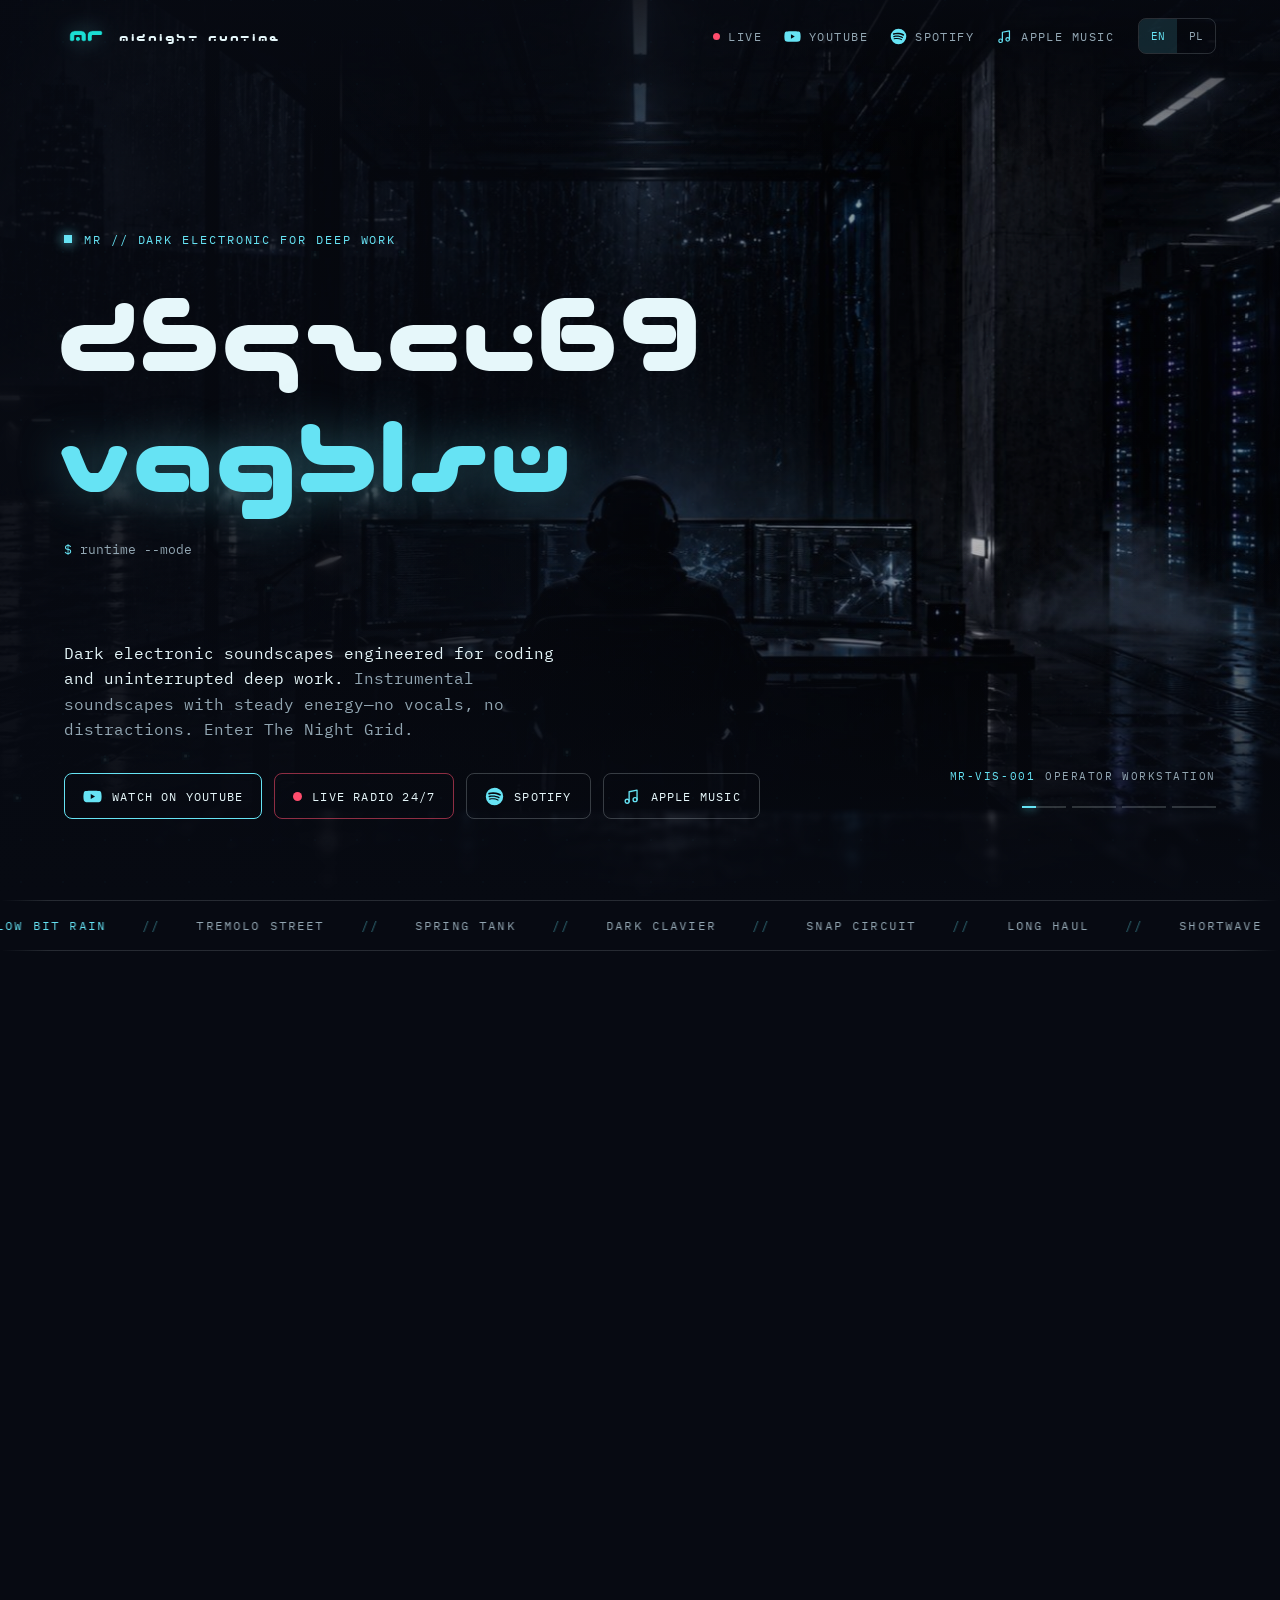
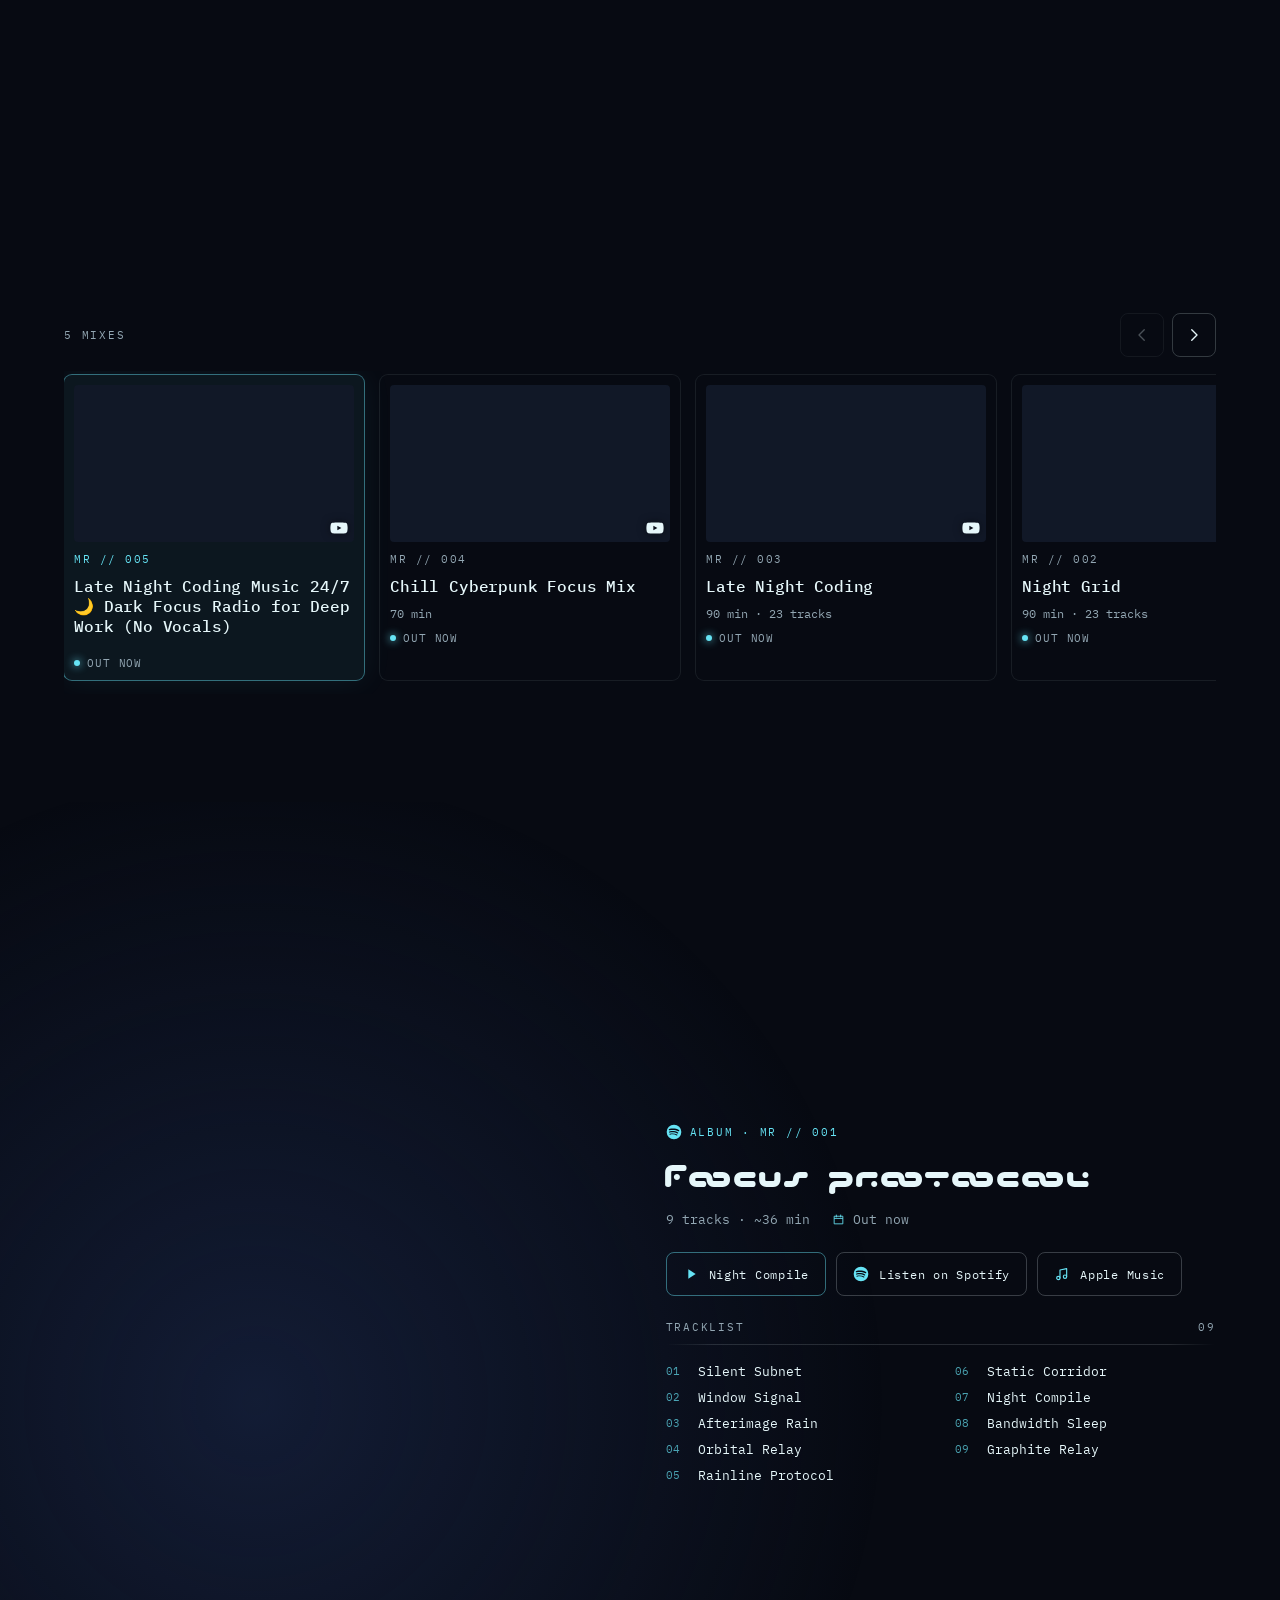
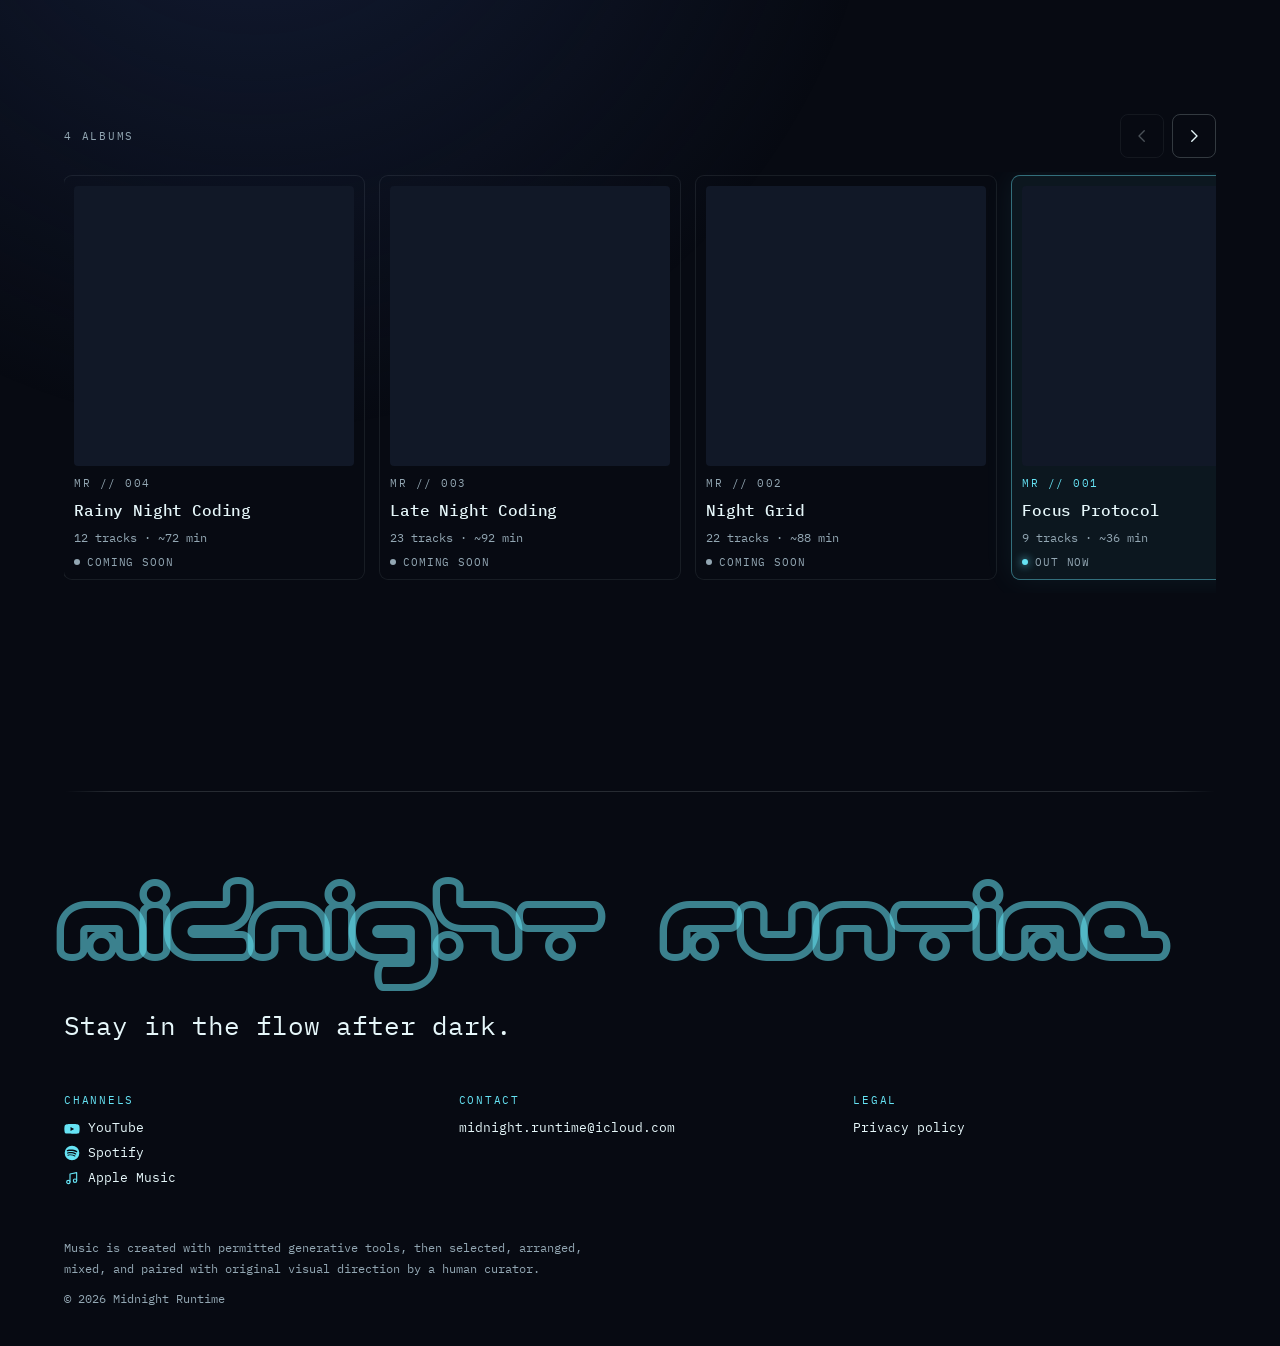
==== index.html @ 5f49a502 "Update stylesheet and script version in index.html" ====
<!doctype html>
<html lang="en">
<head>
<meta charset="utf-8">
<meta name="viewport" content="width=device-width, initial-scale=1">
<title>Midnight Runtime — Stay in the flow after dark</title>
<meta name="description" content="Dark electronic soundscapes engineered for coding and uninterrupted deep work. Long mixes on YouTube, albums on Spotify.">
<meta name="theme-color" content="#070A12">
<meta http-equiv="Content-Security-Policy" content="default-src 'self'; script-src 'self'; style-src 'self'; img-src 'self' data:; media-src 'self'; font-src 'self'; connect-src 'self'; frame-src https://www.youtube-nocookie.com; object-src 'none'; base-uri 'self'; form-action 'none'; upgrade-insecure-requests">
<meta name="referrer" content="strict-origin-when-cross-origin">
<link rel="canonical" href="https://midnightruntime.pl/">
<meta property="og:type" content="website">
<meta property="og:site_name" content="Midnight Runtime">
<meta property="og:title" content="Midnight Runtime — Stay in the flow after dark">
<meta property="og:description" content="Dark electronic soundscapes engineered for coding and uninterrupted deep work.">
<meta property="og:url" content="https://midnightruntime.pl/">
<meta property="og:image" content="https://midnightruntime.pl/assets/img/og-image.jpg">
<meta property="og:image:width" content="1200">
<meta property="og:image:height" content="630">
<meta name="twitter:card" content="summary_large_image">
<meta name="twitter:title" content="Midnight Runtime">
<meta name="twitter:description" content="Stay in the flow after dark.">
<meta name="twitter:image" content="https://midnightruntime.pl/assets/img/og-image.jpg">
<link rel="icon" type="image/png" sizes="32x32" href="assets/icons/icon-32.png">
<link rel="apple-touch-icon" href="assets/icons/icon-180.png">
<link rel="manifest" href="manifest.webmanifest">
<link rel="preload" href="assets/fonts/Hybrid_b.woff2" as="font" type="font/woff2" crossorigin>
<link rel="stylesheet" href="assets/styles.css?v=20261002">
<script src="assets/app.js?v=20261002" defer></script>
</head>
<body>
<svg class="sr" width="0" height="0" aria-hidden="true">
  <symbol id="i-yt" viewBox="0 0 24 24"><path fill-rule="evenodd" d="M23 7.2a3 3 0 0 0-2.1-2.1C19 4.6 12 4.6 12 4.6s-7 0-8.9.5A3 3 0 0 0 1 7.2 31 31 0 0 0 .5 12 31 31 0 0 0 1 16.8a3 3 0 0 0 2.1 2.1c1.9.5 8.9.5 8.9.5s7 0 8.9-.5a3 3 0 0 0 2.1-2.1 31 31 0 0 0 .5-4.8 31 31 0 0 0-.5-4.8zM9.8 15.1V8.9l5.4 3.1z"/></symbol>
  <symbol id="i-sp" viewBox="0 0 24 24"><path fill-rule="evenodd" d="M12 1a11 11 0 1 0 0 22 11 11 0 0 0 0-22zm5 15.9a.7.7 0 0 1-1 .2c-2.7-1.6-6-2-10-1.1a.7.7 0 1 1-.3-1.4c4.3-1 8-.5 11 1.3.3.2.4.7.2 1zm1.3-3a.9.9 0 0 1-1.2.3c-3-1.9-7.7-2.4-11.3-1.3a.9.9 0 1 1-.5-1.7c4.1-1.2 9.2-.6 12.7 1.5.4.3.5.8.3 1.2zm.1-3.1C14.8 8.6 8.9 8.4 5.5 9.4a1 1 0 1 1-.6-2c3.9-1.2 10.4-1 14.5 1.5a1 1 0 0 1-1 1.9z"/></symbol>
  <symbol id="i-ap" viewBox="0 0 24 24"><path fill="none" stroke="currentColor" stroke-width="1.7" stroke-linecap="round" stroke-linejoin="round" d="M9 18V6l10-2v12"/><circle cx="6.5" cy="18" r="2.5" fill="none" stroke="currentColor" stroke-width="1.7"/><circle cx="16.5" cy="16" r="2.5" fill="none" stroke="currentColor" stroke-width="1.7"/></symbol>
  <symbol id="i-play" viewBox="0 0 24 24"><path d="M8 5v14l11-7z"/></symbol>
  <symbol id="i-pause" viewBox="0 0 24 24"><path d="M7 5h4v14H7zm6 0h4v14h-4z"/></symbol>
  <symbol id="i-cal" viewBox="0 0 24 24"><path fill="none" stroke="currentColor" stroke-width="1.6" d="M4 6h16v14H4zM4 10h16M8 3v5M16 3v5"/></symbol>
  <symbol id="i-wave" viewBox="0 0 24 24"><path fill="none" stroke="currentColor" stroke-width="1.6" stroke-linecap="round" d="M3 12h1M7 8v8M11 5v14M15 9v6M19 7v10M22 12h-1"/></symbol>
  <symbol id="i-prev" viewBox="0 0 24 24"><path fill="none" stroke="currentColor" stroke-width="1.8" stroke-linecap="round" stroke-linejoin="round" d="M15 5l-7 7 7 7"/></symbol>
  <symbol id="i-next" viewBox="0 0 24 24"><path fill="none" stroke="currentColor" stroke-width="1.8" stroke-linecap="round" stroke-linejoin="round" d="M9 5l7 7-7 7"/></symbol>
  <symbol id="i-x" viewBox="0 0 24 24"><path fill="none" stroke="currentColor" stroke-width="1.8" stroke-linecap="round" d="M6 6l12 12M18 6L6 18"/></symbol>
</svg>
<a class="skip" href="#mixes" data-i18n="skip">Skip to content</a>

<canvas id="grid" aria-hidden="true"></canvas>
<div id="glow" aria-hidden="true"></div>
<div id="ring" aria-hidden="true"></div>

<nav class="nav" id="nav" aria-label="Main">
  <a class="brand" href="#top" aria-label="Midnight Runtime"><img src="assets/img/logo-mr.png" alt="" width="44" height="44"><span>MIDNIGHT RUNTIME</span></a>
  <div class="spacer"></div>
  <div class="navlinks">
    <a class="nav-live" href="https://www.youtube.com/@Midnight.Runtime/live" target="_blank" rel="noopener"><span class="live-dot" aria-hidden="true"></span><span data-i18n="navLive">Live</span></a> <a href="#mixes"><svg class="ico"><use href="#i-yt"/></svg>YouTube</a>
    <a href="#albums" data-sp><svg class="ico"><use href="#i-sp"/></svg>Spotify</a>
    <a href="#albums" data-ap><svg class="ico"><use href="#i-ap"/></svg>Apple Music</a>
  </div>
  <div class="lang" role="group" aria-label="Language">
    <button type="button" data-lang="en" aria-pressed="true">EN</button>
    <button type="button" data-lang="pl" aria-pressed="false">PL</button>
  </div>
</nav>

<main id="top">
<section class="hero" aria-label="Midnight Runtime">
  <div class="hero-media" id="heroMedia"></div>
  <div class="shade-x"></div><div class="shade-b"></div><div class="shade-t"></div>
  <div class="hero-content" id="heroContent">
    <div class="kicker"><span class="sq"></span><span data-i18n="heroKicker">MR // Dark electronic for deep work</span></div>
    <h1 aria-label="Midnight Runtime"><span id="tA" aria-hidden="true">MIDNIGHT</span><span id="tB" class="b" aria-hidden="true">RUNTIME</span></h1>
    <div class="term" id="term" aria-hidden="true"></div>
    <p class="lead"><span data-i18n="heroLead">Dark electronic soundscapes engineered for coding and uninterrupted deep work.</span> <span class="mu" data-i18n="heroBody">Instrumental soundscapes with steady energy—no vocals, no distractions. Enter The Night Grid.</span></p>
    <div class="ctas">
      <a class="btn pri" href="https://www.youtube.com/@Midnight.Runtime" target="_blank" rel="noopener"><svg class="ico"><use href="#i-yt"/></svg><span data-i18n="ctaYt">Watch on YouTube</span></a> <a class="btn live" href="https://www.youtube.com/@Midnight.Runtime/live" target="_blank" rel="noopener"><span class="live-dot" aria-hidden="true"></span><span data-i18n="ctaLive">Live radio 24/7</span></a>
      <a class="btn" href="#albums" data-sp><svg class="ico"><use href="#i-sp"/></svg>Spotify</a>
      <a class="btn" href="#albums" data-ap><svg class="ico"><use href="#i-ap"/></svg>Apple Music</a>
    </div>
  </div>
  <div class="scene">
    <div class="name"><span class="cy" id="sceneCode">MR-VIS-001</span><span id="sceneName">Operator workstation</span></div>
    <div class="bars" id="sceneBars"></div>
  </div>
</section>

<div class="marquee" aria-hidden="true"><div class="marquee-track" id="marquee"></div></div>

<section class="sec" id="mixes" aria-labelledby="mixesTitle">
  <div class="wrap">
    <div class="sec-kicker" data-reveal><span class="cy">01</span><span class="lbl"><svg class="ico"><use href="#i-yt"/></svg>YouTube</span></div>
    <div class="sec-head">
      <h2 id="mixesTitle" data-reveal data-i18n="mixesTitle">Long mixes for long sessions</h2>
      <a class="btn pri" data-reveal href="https://www.youtube.com/@Midnight.Runtime?sub_confirmation=1" target="_blank" rel="noopener"><svg class="ico"><use href="#i-yt"/></svg><span data-i18n="subscribe">Subscribe</span> · @Midnight.Runtime</a>
    </div>
    <div class="rule" data-reveal="line"></div>
    <div class="feature" data-reveal>
      <div class="player" id="player"></div>
      <div class="mix-meta"><span class="cy" id="mixCode"></span><span class="t" id="mixTitle"></span><a id="mixLink" href="https://www.youtube.com/@Midnight.Runtime/videos" target="_blank" rel="noopener"><svg class="ico"><use href="#i-yt"/></svg>youtube.com</a></div>
    </div>
    <div class="rail-head"><span class="mu" id="mixCount"></span><div class="rail-nav"><button type="button" class="rn" data-rail="mixRail" data-dir="-1" aria-label="Previous"><svg class="ico"><use href="#i-prev"/></svg></button><button type="button" class="rn" data-rail="mixRail" data-dir="1" aria-label="Next"><svg class="ico"><use href="#i-next"/></svg></button></div></div>
    <ul class="rail" id="mixRail" aria-label="Mixes"></ul>
  </div>
</section>

<section class="sec albums" id="albums" aria-labelledby="relTitle">
  <div class="wrap">
    <div class="sec-kicker" data-reveal><span class="cy">02</span><span class="lbl"><svg class="ico"><use href="#i-sp"/></svg><svg class="ico"><use href="#i-ap"/></svg><span data-i18n="relKicker">Spotify &amp; Apple Music</span></span></div>
    <h2 id="relTitle" data-reveal data-i18n="relTitle">Albums from the grid</h2>
    <div class="rule" data-reveal="line"></div>
    <div class="alb-grid">
      <div class="cover-wrap" data-reveal><div class="cover" id="cover"><div class="shine" id="shine"></div></div></div>
      <div class="alb-side">
        <div>
          <div class="alb-kind"><svg class="ico"><use href="#i-sp"/></svg><span id="albKind"></span></div>
          <h3 class="alb-title" id="albTitle"></h3>
          <div class="alb-meta"><span id="albMeta"></span><span class="when"><svg class="ico"><use href="#i-cal"/></svg><span id="albWhen"></span></span><span class="cy" id="albDays"></span></div>
        </div>
        <div class="alb-actions" id="albActions"></div>
        <div>
          <div class="tl-head"><span data-i18n="tracklist">Tracklist</span><span id="albCount"></span></div>
          <div class="tl-line"></div>
          <ol class="tracklist" id="albTracks"></ol>
        </div>
      </div>
    </div>
    <div class="rail-head"><span class="mu" id="albCountAll"></span><div class="rail-nav"><button type="button" class="rn" data-rail="albRail" data-dir="-1" aria-label="Previous"><svg class="ico"><use href="#i-prev"/></svg></button><button type="button" class="rn" data-rail="albRail" data-dir="1" aria-label="Next"><svg class="ico"><use href="#i-next"/></svg></button></div></div>
    <ul class="rail" id="albRail" aria-label="Albums"></ul>
  </div>
</section>

<footer class="foot">
  <div class="top"></div>
  <div class="foot-word" id="footWord" aria-hidden="true">MIDNIGHT RUNTIME</div>
  <p class="tag">Stay in the flow after dark.</p>
  <div class="foot-cols">
    <div>
      <span class="h" data-i18n="channels">Channels</span>
      <a href="https://www.youtube.com/@Midnight.Runtime" target="_blank" rel="noopener"><svg class="ico"><use href="#i-yt"/></svg>YouTube</a>
      <span id="footSpotify" class="soon"><svg class="ico"><use href="#i-sp"/></svg><span>Spotify — <span data-i18n="soon">soon</span></span></span>
      <span id="footApple" hidden></span>
    </div>
    <div>
      <span class="h" data-i18n="contact">Contact</span>
      <a href="mailto:midnight.runtime@icloud.com">midnight.runtime@icloud.com</a>
    </div>
    <div>
      <span class="h" data-i18n="legal">Legal</span>
      <a href="privacy.html" data-i18n="privacy">Privacy policy</a>
    </div>
  </div>
  <p class="fine" data-i18n="disclosure">Music is created with permitted generative tools, then selected, arranged, mixed, and paired with original visual direction by a human curator.</p>
  <p class="copy">© 2026 Midnight Runtime</p>
</footer>
</main>

<div class="mini" id="mini" role="region" aria-label="Now playing" hidden>
  <img id="miniCover" src="assets/covers/focus-protocol.jpg" alt="">
  <button type="button" class="pp" id="miniPP" aria-label="Play / pause"><svg class="ico"><use href="#i-pause"/></svg></button>
  <div class="mid"><div class="row"><span id="miniTitle"></span><span class="mu" id="miniTime">0:00</span></div><div class="bar"><div class="prog" id="miniProg"></div></div></div>
  <canvas id="viz" width="120" height="56" aria-hidden="true"></canvas>
  <button type="button" class="x" id="miniX" aria-label="Close"><svg class="ico"><use href="#i-x"/></svg></button>
</div>
</body>
</html>
---- assets/styles.css ----
/* Midnight Runtime — landing page styles */
@font-face{font-family:'Hybrid';src:url('fonts/Hybrid_b.woff2') format('woff2');font-display:swap}
@font-face{font-family:'Hybrid Outline';src:url('fonts/hybrid_o.woff2') format('woff2');font-display:swap}
@font-face{font-family:'IBM Plex Mono';font-weight:400;font-display:swap;src:url('fonts/plex-400-latin.woff2') format('woff2');unicode-range:U+0000-00FF,U+0131,U+0152-0153,U+02BB-02BC,U+02C6,U+02DA,U+02DC,U+2000-206F,U+20AC,U+2122,U+2191,U+2193,U+2212,U+2215,U+FEFF,U+FFFD}
@font-face{font-family:'IBM Plex Mono';font-weight:400;font-display:swap;src:url('fonts/plex-400-latin-ext.woff2') format('woff2');unicode-range:U+0100-02AF,U+0304,U+0308,U+0329,U+1E00-1E9F,U+1EF2-1EFF,U+2020,U+20A0-20AB,U+20AD-20C0,U+2113,U+2C60-2C7F,U+A720-A7FF}
@font-face{font-family:'IBM Plex Mono';font-weight:500;font-display:swap;src:url('fonts/plex-500-latin.woff2') format('woff2');unicode-range:U+0000-00FF,U+0131,U+0152-0153,U+02BB-02BC,U+02C6,U+02DA,U+02DC,U+2000-206F,U+20AC,U+2122,U+2191,U+2193,U+2212,U+2215,U+FEFF,U+FFFD}
@font-face{font-family:'IBM Plex Mono';font-weight:500;font-display:swap;src:url('fonts/plex-500-latin-ext.woff2') format('woff2');unicode-range:U+0100-02AF,U+0304,U+0308,U+0329,U+1E00-1E9F,U+1EF2-1EFF,U+2020,U+20A0-20AB,U+20AD-20C0,U+2113,U+2C60-2C7F,U+A720-A7FF}
@font-face{font-family:'IBM Plex Mono';font-weight:600;font-display:swap;src:url('fonts/plex-600-latin.woff2') format('woff2');unicode-range:U+0000-00FF,U+0131,U+0152-0153,U+02BB-02BC,U+02C6,U+02DA,U+02DC,U+2000-206F,U+20AC,U+2122,U+2191,U+2193,U+2212,U+2215,U+FEFF,U+FFFD}
@font-face{font-family:'IBM Plex Mono';font-weight:600;font-display:swap;src:url('fonts/plex-600-latin-ext.woff2') format('woff2');unicode-range:U+0100-02AF,U+0304,U+0308,U+0329,U+1E00-1E9F,U+1EF2-1EFF,U+2020,U+20A0-20AB,U+20AD-20C0,U+2113,U+2C60-2C7F,U+A720-A7FF}

:root{--void:#070A12;--cyan:#66E3F4;--frost:#E6F7FA;--muted:#93A7B3;--panel:#111827;--violet:#7C4DFF;--red:#FF4D6D;
  --pad:clamp(20px,5vw,72px);--line:linear-gradient(to right,transparent,rgba(230,247,250,.14) 48px,rgba(230,247,250,.14) calc(100% - 48px),transparent)}
*{box-sizing:border-box}
html{scroll-behavior:smooth;background:var(--void)}
body{margin:0;background:var(--void);color:var(--frost);font-family:'IBM Plex Mono',ui-monospace,monospace;-webkit-font-smoothing:antialiased;overflow-x:hidden}
a{color:var(--cyan);text-decoration:none}
a:hover{color:var(--frost)}
::selection{background:rgba(102,227,244,.3)}
:focus-visible{outline:2px solid var(--cyan);outline-offset:2px}
button{font:inherit;color:inherit}
.ico{width:1em;height:1em;flex:none;display:inline-block;vertical-align:middle;fill:currentColor}
.cy{color:var(--cyan)}
.mu{color:var(--muted)}
.sr{position:absolute;width:1px;height:1px;overflow:hidden;clip:rect(0 0 0 0);white-space:nowrap}
.skip{position:fixed;left:12px;top:-60px;z-index:100;background:var(--cyan);color:var(--void);padding:10px 14px;border-radius:8px}
.skip:focus{top:12px;color:var(--void)}

/* ambient layers */
#grid{position:fixed;inset:0;z-index:1;pointer-events:none}
#glow{position:fixed;left:-320px;top:-320px;width:640px;height:640px;border-radius:50%;background:radial-gradient(circle,rgba(102,227,244,.16) 0%,rgba(102,227,244,.05) 35%,transparent 65%);z-index:2;pointer-events:none;will-change:transform}
#ring{position:fixed;left:-18px;top:-18px;width:36px;height:36px;border-radius:50%;border:1px solid rgba(102,227,244,.7);z-index:80;pointer-events:none;will-change:transform;transition:width .25s,height .25s,left .25s,top .25s,background .25s,opacity .3s;opacity:0}
#ring.hot{width:56px;height:56px;left:-28px;top:-28px;background:rgba(102,227,244,.1)}

/* nav */
.nav{position:fixed;top:0;left:0;right:0;z-index:40;display:flex;align-items:center;gap:24px;padding:14px var(--pad);transition:background .4s,box-shadow .4s,backdrop-filter .4s}
.nav.on{background:rgba(7,10,18,.78);backdrop-filter:blur(12px);-webkit-backdrop-filter:blur(12px);box-shadow:0 1px 0 rgba(230,247,250,.08)}
.brand{display:flex;align-items:center;gap:12px;color:var(--frost)}
.brand img{width:44px;height:44px;object-fit:cover;mix-blend-mode:lighten;filter:drop-shadow(0 0 10px rgba(102,227,244,.35))}
.brand span{font-family:'Hybrid','IBM Plex Mono',sans-serif;font-size:15px;letter-spacing:.18em}
.nav .spacer{flex:1}
.navlinks{display:flex;align-items:center;gap:22px;font-size:12px;letter-spacing:.12em;text-transform:uppercase}
.navlinks a{display:inline-flex;align-items:center;gap:8px;color:var(--muted)}
.navlinks a:hover{color:var(--cyan)}
.navlinks .ico{font-size:17px;color:var(--cyan)}
.lang{display:flex;border:1px solid rgba(230,247,250,.16);border-radius:8px;overflow:hidden;font-size:11px;letter-spacing:.1em}
.lang button{background:transparent;color:var(--muted);border:0;padding:0 12px;min-height:34px;cursor:pointer}
.lang button[aria-pressed="true"]{background:rgba(102,227,244,.14);color:var(--cyan)}
@media (max-width:819px){.navlinks{display:none}}
@media (max-width:479px){.brand span{display:none}}

/* hero */
.hero{position:relative;display:flex;flex-direction:column;min-height:max(100vh,640px);overflow:hidden;background:var(--void)}
.hero-media{position:absolute;inset:0;will-change:transform}
.hero-media video,.hero-media img{position:absolute;inset:0;width:100%;height:100%;object-fit:cover;opacity:0;transition:opacity 1.8s ease;filter:saturate(.9) brightness(.85)}
.hero-media .on{opacity:1}
.shade-x{position:absolute;inset:0;background:linear-gradient(90deg,rgba(7,10,18,.94) 0%,rgba(7,10,18,.7) 38%,rgba(7,10,18,.15) 75%,rgba(7,10,18,.35) 100%)}
.shade-b{position:absolute;left:0;right:0;bottom:0;height:40%;background:linear-gradient(to top,var(--void) 0%,rgba(7,10,18,0) 100%)}
.shade-t{position:absolute;left:0;right:0;top:0;height:160px;background:linear-gradient(to bottom,rgba(7,10,18,.8),rgba(7,10,18,0))}
.hero-content{position:relative;z-index:3;flex:1;display:flex;flex-direction:column;justify-content:flex-end;padding:104px var(--pad) clamp(56px,9vh,110px);max-width:1100px;will-change:transform,opacity}
.kicker{display:flex;align-items:center;gap:12px;font-size:12px;letter-spacing:.16em;text-transform:uppercase;color:var(--cyan);margin-bottom:22px}
.kicker .sq{width:8px;height:8px;background:var(--cyan);box-shadow:0 0 12px var(--cyan)}
.hero h1{font-family:'Hybrid','IBM Plex Mono',sans-serif;font-weight:400;font-size:clamp(50px,10.5vw,164px);line-height:.9;letter-spacing:.01em;margin:0;color:var(--frost)}
.hero h1 span{display:block;white-space:nowrap}
.hero h1 .b{color:var(--cyan);text-shadow:0 0 48px rgba(102,227,244,.35)}
.term{margin-top:28px;min-height:84px;font-size:13px;line-height:1.75;color:var(--muted)}
.term .p{color:var(--cyan)}
.term .last{color:var(--frost)}
.term .cur{color:var(--cyan)}
.lead{margin:18px 0 0;max-width:52ch;font-size:clamp(15px,1.25vw,18px);line-height:1.6;color:var(--frost);text-wrap:pretty}
.lead .mu{color:var(--muted)}
.ctas{display:flex;flex-wrap:wrap;gap:12px;margin-top:30px}
.btn{display:inline-flex;align-items:center;gap:10px;min-height:46px;padding:0 18px;border:1px solid rgba(230,247,250,.22);border-radius:8px;background:transparent;color:var(--frost);font-size:12px;letter-spacing:.1em;text-transform:uppercase;cursor:pointer;transition:background .2s,box-shadow .2s,border-color .2s}
.btn .ico{font-size:19px;color:var(--cyan)}
.btn:hover{border-color:var(--cyan);background:rgba(102,227,244,.08);color:var(--frost)}
.btn.pri{border-color:var(--cyan)}
.btn.pri:hover{background:rgba(102,227,244,.12);box-shadow:0 0 28px rgba(102,227,244,.3)}
.btn.glass{background:rgba(7,10,18,.6);backdrop-filter:blur(6px);-webkit-backdrop-filter:blur(6px)}
.btn.small{min-height:44px;padding:0 16px;letter-spacing:.06em;text-transform:none}
.btn.small .ico{font-size:16px}
.btn[aria-disabled="true"]{color:var(--muted);border-color:rgba(230,247,250,.16);opacity:.8;cursor:default;background:transparent;box-shadow:none}
.btn[aria-disabled="true"] .ico{color:var(--muted)}
.scene{position:absolute;z-index:3;right:var(--pad);bottom:clamp(56px,9vh,110px);display:flex;flex-direction:column;align-items:flex-end;gap:12px;font-size:11px;letter-spacing:.14em;text-transform:uppercase}
.scene .name{display:flex;gap:10px;color:var(--muted)}
.bars{display:flex;gap:6px}
.bars button{position:relative;width:44px;height:24px;background:transparent;border:0;padding:0;cursor:pointer}
.bars button::before{content:'';position:absolute;left:0;right:0;top:11px;height:2px;background:rgba(230,247,250,.18)}
.bars .fill{position:absolute;left:0;top:11px;height:2px;width:0;background:var(--cyan);box-shadow:0 0 8px var(--cyan)}
@media (max-width:819px){.scene{top:84px;bottom:auto}}

/* marquee */
.marquee{position:relative;z-index:3;overflow:hidden;padding:18px 0;background:var(--line) top/100% 1px no-repeat,var(--line) bottom/100% 1px no-repeat}
.marquee-track{display:flex;width:max-content;will-change:transform;font-size:12px;letter-spacing:.18em;text-transform:uppercase;color:var(--muted);white-space:nowrap}
.marquee-track span{display:inline-flex;align-items:center;gap:18px;padding-right:18px}
.marquee-track .hl{color:var(--cyan)}
.marquee-track .sep{color:rgba(102,227,244,.5)}

/* sections */
.sec{position:relative;z-index:3;padding:clamp(80px,12vh,140px) var(--pad)}
.sec .wrap{max-width:1400px}
.sec-kicker{display:flex;gap:16px;font-size:12px;letter-spacing:.16em;text-transform:uppercase}
.sec-kicker .lbl{display:inline-flex;align-items:center;gap:8px;color:var(--muted)}
.sec-kicker .ico{font-size:18px;color:var(--cyan)}
.sec h2{font-family:'IBM Plex Mono',monospace;font-weight:500;font-size:clamp(30px,4.6vw,62px);line-height:1.04;letter-spacing:-.035em;margin:14px 0 0;max-width:16ch;text-wrap:balance;color:var(--frost)}
.sec-head{display:flex;flex-wrap:wrap;align-items:flex-end;justify-content:space-between;gap:24px;margin-top:14px}
.sec-head h2{margin:0}
.rule{height:1px;margin:36px 0 40px;background:var(--line);transform-origin:left}

/* mixes */
.mix-grid{display:grid;grid-template-columns:repeat(auto-fit,minmax(min(100%,420px),1fr));gap:28px;align-items:start}
.player{position:relative;aspect-ratio:16/9;border-radius:8px;overflow:hidden;background:var(--panel);box-shadow:0 0 0 1px rgba(102,227,244,.28),0 30px 80px rgba(0,0,0,.6),0 0 80px rgba(102,227,244,.08)}
.player img,.player iframe{position:absolute;inset:0;width:100%;height:100%;object-fit:cover;border:0}
.player .fade{position:absolute;inset:0;background:linear-gradient(to top,rgba(7,10,18,.9),rgba(7,10,18,.1) 60%)}
.player .ctrl{position:absolute;left:20px;right:20px;bottom:18px;display:flex;flex-wrap:wrap;align-items:center;gap:14px}
.player .note{font-size:11px;line-height:1.5;color:var(--muted);max-width:34ch}
.mix-meta{display:flex;flex-wrap:wrap;align-items:center;gap:8px 18px;margin-top:16px;font-size:12px;color:var(--muted)}
.mix-meta .t{flex:1;min-width:200px}
.mix-meta a{display:inline-flex;align-items:center;gap:6px}
.mix-list{display:flex;flex-direction:column;gap:10px;min-width:0;list-style:none;margin:0;padding:0}
.mix-item{width:100%;display:grid;grid-template-columns:120px minmax(0,1fr) auto;align-items:center;gap:16px;padding:14px;border:0;border-radius:8px;background:transparent;box-shadow:0 0 0 1px rgba(230,247,250,.08);text-align:left;cursor:pointer;transition:background .25s,box-shadow .25s}
.mix-item:hover{background:rgba(102,227,244,.07)}
.mix-item[aria-current="true"]{background:rgba(102,227,244,.06);box-shadow:0 0 0 1px rgba(102,227,244,.45),0 0 30px rgba(102,227,244,.08)}
.mix-item .th{position:relative;aspect-ratio:16/9;border-radius:4px;overflow:hidden;background:var(--panel)}
.mix-item .th img{width:100%;height:100%;object-fit:cover;opacity:.6;transition:opacity .3s}
.mix-item[aria-current="true"] .th img{opacity:1}
.mix-item .th .ico{position:absolute;right:5px;bottom:4px;font-size:16px;color:var(--frost);filter:drop-shadow(0 0 4px rgba(7,10,18,.9))}
.mix-item .info{display:flex;flex-direction:column;gap:4px;min-width:0}
.mix-item .code{font-size:11px;letter-spacing:.14em;color:var(--muted)}
.mix-item[aria-current="true"] .code{color:var(--cyan)}
.mix-item .nm{font-size:17px;font-weight:500;letter-spacing:-.01em}
.mix-item .mt{font-size:12px;color:var(--muted)}
.mix-item .st{display:flex;align-items:center;gap:7px;font-size:11px;letter-spacing:.08em;text-transform:uppercase;color:var(--muted);white-space:nowrap}
.dot{width:6px;height:6px;border-radius:50%;background:var(--cyan);box-shadow:0 0 8px var(--cyan)}
.dot.red{background:var(--red);box-shadow:0 0 8px var(--red)}
@media (max-width:520px){.mix-item{grid-template-columns:96px minmax(0,1fr)}.mix-item .st{grid-column:2}}

/* albums */
.albums{padding-top:clamp(60px,10vh,120px);background:radial-gradient(ellipse 70% 60% at 20% 40%,rgba(22,33,62,.8),rgba(7,10,18,0) 70%)}
.alb-grid{display:grid;grid-template-columns:repeat(auto-fit,minmax(min(100%,380px),1fr));gap:clamp(28px,4vw,64px);align-items:start}
.cover-wrap{perspective:1200px;min-width:0}
.cover{position:relative;aspect-ratio:1;max-width:560px;border-radius:8px;overflow:hidden;transform-style:preserve-3d;transition:transform .5s cubic-bezier(.2,.7,.2,1);box-shadow:0 0 0 1px rgba(102,227,244,.25),0 40px 90px rgba(0,0,0,.65),0 0 120px rgba(102,227,244,.1)}
.cover img{position:absolute;inset:0;width:100%;height:100%;object-fit:cover;opacity:0;transform:scale(1.08);transition:opacity .8s ease,transform 1.2s cubic-bezier(.2,.7,.2,1)}
.cover img.on{opacity:1;transform:scale(1)}
.cover .shine{position:absolute;inset:0;mix-blend-mode:screen;opacity:0;transition:opacity .3s;pointer-events:none}
.alb-side{display:flex;flex-direction:column;gap:24px;min-width:0}
.alb-thumbs{display:grid;grid-template-columns:repeat(4,minmax(0,1fr));gap:10px}
.alb-thumbs button{display:flex;flex-direction:column;gap:8px;padding:0;border:0;background:transparent;text-align:left;cursor:pointer}
.alb-thumbs .sq{display:block;aspect-ratio:1;border-radius:4px;overflow:hidden;box-shadow:0 0 0 1px rgba(230,247,250,.1);transition:box-shadow .3s}
.alb-thumbs img{width:100%;height:100%;object-fit:cover;opacity:.55;transition:opacity .3s,transform .4s}
.alb-thumbs button:hover img{opacity:1;transform:scale(1.05)}
.alb-thumbs .c{font-size:10px;letter-spacing:.14em;color:var(--muted)}
.alb-thumbs button[aria-pressed="true"] .sq{box-shadow:0 0 0 1px var(--cyan),0 0 24px rgba(102,227,244,.3)}
.alb-thumbs button[aria-pressed="true"] img{opacity:1}
.alb-thumbs button[aria-pressed="true"] .c{color:var(--cyan)}
.alb-kind{display:flex;align-items:center;gap:8px;font-size:11px;letter-spacing:.16em;text-transform:uppercase;color:var(--cyan)}
.alb-kind .ico{font-size:16px}
.alb-title{font-family:'Hybrid','IBM Plex Mono',sans-serif;font-weight:400;font-size:clamp(28px,3.4vw,46px);line-height:1;letter-spacing:.02em;margin:12px 0 0;color:var(--frost)}
.alb-meta{display:flex;flex-wrap:wrap;gap:10px 22px;margin-top:16px;font-size:13px;color:var(--muted)}
.alb-meta .when{display:inline-flex;align-items:center;gap:8px}
.alb-meta .when .ico{color:var(--cyan)}
.alb-actions{display:flex;flex-wrap:wrap;gap:10px}
.btn.sample{border-color:rgba(102,227,244,.45)}
.btn.sample.on{border-color:var(--cyan);background:rgba(102,227,244,.1)}
.nosample{display:inline-flex;align-items:center;gap:10px;min-height:44px;padding:0 16px;border:1px dashed rgba(230,247,250,.2);border-radius:8px;color:var(--muted);font-size:12px}
.tl-head{display:flex;justify-content:space-between;font-size:11px;letter-spacing:.16em;text-transform:uppercase;color:var(--muted);padding-bottom:10px}
.tl-line{height:1px;background:var(--line)}
.tracklist{list-style:none;margin:14px 0 0;padding:0;columns:2 200px;column-gap:28px;font-size:13px;line-height:2}
.tracklist li{display:flex;gap:12px;break-inside:avoid}
.tracklist .n{color:rgba(102,227,244,.7);font-size:11px;min-width:20px;padding-top:1px}

/* footer */
.foot{position:relative;z-index:3;padding:clamp(60px,10vh,120px) var(--pad) 40px;overflow:hidden}
.foot .top{height:1px;margin-bottom:56px;background:var(--line)}
.foot-word{font-family:'Hybrid Outline','Hybrid',sans-serif;font-size:clamp(46px,11.5vw,200px);line-height:.9;color:rgba(102,227,244,.55);white-space:nowrap;letter-spacing:.01em;will-change:transform}
.foot .tag{font-size:clamp(18px,2vw,26px);margin:28px 0 0}
.foot-cols{display:grid;grid-template-columns:repeat(auto-fit,minmax(min(100%,240px),1fr));gap:32px;margin-top:48px;font-size:13px;line-height:1.9;color:var(--muted)}
.foot-cols div{display:flex;flex-direction:column;align-items:flex-start}
.foot-cols .h{font-size:11px;letter-spacing:.16em;text-transform:uppercase;color:var(--cyan);margin-bottom:6px}
.foot-cols a{display:inline-flex;align-items:center;gap:8px;color:var(--frost)}
.foot-cols a:hover{color:var(--cyan)}
.foot-cols .ico{font-size:16px;color:var(--cyan)}
.foot-cols .soon{display:inline-flex;align-items:center;gap:8px}
.foot .fine{margin:48px 0 0;max-width:80ch;font-size:12px;line-height:1.7;color:var(--muted)}
.foot .copy{margin:12px 0 0;font-size:12px;color:var(--muted)}

/* mini player */
.mini{position:fixed;left:16px;bottom:16px;z-index:50;display:flex;align-items:center;gap:14px;padding:10px 14px 10px 10px;width:min(420px,calc(100vw - 32px));border-radius:8px;background:rgba(17,24,39,.9);backdrop-filter:blur(12px);-webkit-backdrop-filter:blur(12px);box-shadow:0 0 0 1px rgba(102,227,244,.3),0 20px 50px rgba(0,0,0,.6)}
.mini[hidden]{display:none}
.mini img{width:48px;height:48px;border-radius:4px;object-fit:cover}
.mini .pp{width:44px;height:44px;flex:none;display:flex;align-items:center;justify-content:center;border:1px solid var(--cyan);border-radius:50%;background:transparent;color:var(--cyan);cursor:pointer}
.mini .pp:hover{background:rgba(102,227,244,.14)}
.mini .pp .ico{font-size:16px}
.mini .mid{flex:1;min-width:0;display:flex;flex-direction:column;gap:6px}
.mini .row{display:flex;justify-content:space-between;gap:10px;font-size:12px}
.mini .row span:first-child{white-space:nowrap;overflow:hidden;text-overflow:ellipsis}
.mini .bar{position:relative;height:2px;background:rgba(230,247,250,.14)}
.mini .prog{position:absolute;left:0;top:0;height:2px;width:0;background:var(--cyan);box-shadow:0 0 8px var(--cyan)}
.mini canvas{width:60px;height:28px;flex:none}
.mini .x{background:none;border:0;color:var(--muted);cursor:pointer;min-width:44px;min-height:44px;display:flex;align-items:center;justify-content:center}
.mini .x:hover{color:var(--frost)}

/* reveal */
.js [data-reveal]{opacity:0;transform:translateY(28px);transition:opacity .9s ease,transform 1s cubic-bezier(.2,.7,.2,1)}
.js [data-reveal="line"]{transform:scaleX(0);transition:transform 1.4s cubic-bezier(.2,.7,.2,1),opacity .6s}
.js [data-reveal].in{opacity:1;transform:none}

/* legal pages */
.legal{position:relative;z-index:3;max-width:760px;margin:0 auto;padding:120px var(--pad) 80px}
.legal .upd{font-size:11px;letter-spacing:.16em;text-transform:uppercase;color:var(--cyan)}
.legal h1{font-weight:500;font-size:clamp(30px,4.6vw,48px);letter-spacing:-.03em;margin:14px 0 32px}
.legal h2{font-weight:500;font-size:18px;margin:36px 0 10px;color:var(--frost)}
.legal p,.legal li{font-size:14px;line-height:1.75;color:rgba(230,247,250,.86)}
.legal ul{padding-left:20px}
.legal a{text-decoration:underline;text-underline-offset:3px}
.legal .back{margin-top:56px}
.legal .back a{text-decoration:none}
[data-lang-block]{display:none}
html[lang="pl"] [data-lang-block="pl"],html[lang="en"] [data-lang-block="en"]{display:block}

@media (prefers-reduced-motion:reduce){
  html{scroll-behavior:auto}
  *,*::before,*::after{transition-duration:.01ms!important;animation-duration:.01ms!important}
  .js [data-reveal]{opacity:1;transform:none}
}

/* v2: featured player + carousels */
.feature{max-width:980px}
.rail-head{display:flex;align-items:center;justify-content:space-between;gap:16px;margin:40px 0 14px;font-size:11px;letter-spacing:.16em;text-transform:uppercase}
.rail-nav{display:flex;gap:8px}
.rn{width:44px;height:44px;display:flex;align-items:center;justify-content:center;border:1px solid rgba(230,247,250,.2);border-radius:8px;background:transparent;color:var(--frost);cursor:pointer;transition:border-color .2s,background .2s,opacity .2s}
.rn:hover{border-color:var(--cyan);background:rgba(102,227,244,.08)}
.rn .ico{font-size:18px}
.rn:disabled{opacity:.3;cursor:default;background:transparent;border-color:rgba(230,247,250,.2)}
.rail{list-style:none;margin:0;padding:4px 2px 14px;display:flex;gap:16px;overflow-x:auto;scroll-snap-type:x mandatory;scroll-behavior:smooth;scrollbar-width:thin;scrollbar-color:rgba(102,227,244,.4) transparent;overscroll-behavior-x:contain}
.rail::-webkit-scrollbar{height:6px}
.rail::-webkit-scrollbar-thumb{background:rgba(102,227,244,.35);border-radius:3px}
.rail>li{flex:0 0 clamp(230px,26vw,300px);scroll-snap-align:start}
.card{width:100%;height:100%;display:flex;flex-direction:column;gap:10px;padding:10px;border:0;border-radius:8px;background:transparent;box-shadow:0 0 0 1px rgba(230,247,250,.08);text-align:left;cursor:pointer;transition:background .25s,box-shadow .25s}
.card:hover{background:rgba(102,227,244,.06)}
.card[aria-current="true"]{background:rgba(102,227,244,.06);box-shadow:0 0 0 1px rgba(102,227,244,.45),0 0 30px rgba(102,227,244,.08)}
.card .th{position:relative;aspect-ratio:16/9;border-radius:4px;overflow:hidden;background:var(--panel)}
.card .th.sq{aspect-ratio:1}
.card .th img{width:100%;height:100%;object-fit:cover;opacity:.7;transition:opacity .3s,transform .4s}
.card:hover .th img,.card[aria-current="true"] .th img{opacity:1}
.card:hover .th img{transform:scale(1.04)}
.card .th .ico{position:absolute;right:6px;bottom:5px;font-size:18px;color:var(--frost);filter:drop-shadow(0 0 4px rgba(7,10,18,.9))}
.card .code{font-size:11px;letter-spacing:.14em;color:var(--muted)}
.card[aria-current="true"] .code{color:var(--cyan)}
.card .nm{font-size:16px;font-weight:500;letter-spacing:-.01em;color:var(--frost)}
.card .mt{font-size:12px;color:var(--muted)}
.card .st{display:flex;align-items:center;gap:7px;font-size:11px;letter-spacing:.08em;text-transform:uppercase;color:var(--muted)}
.dot.dim{background:var(--muted);box-shadow:none}
/* LIVE 24/7 (2026-10-02) */
.live-dot{flex:none;width:9px;height:9px;border-radius:50%;background:#FF4D6D;animation:livePulse 1.8s ease-out infinite}
@keyframes livePulse{0%{box-shadow:0 0 0 0 rgba(255,77,109,.6)}70%{box-shadow:0 0 0 10px rgba(255,77,109,0)}100%{box-shadow:0 0 0 0 rgba(255,77,109,0)}}
.btn.live{border-color:rgba(255,77,109,.55)}
.btn.live:hover{border-color:#FF4D6D;background:rgba(255,77,109,.08);box-shadow:0 0 28px rgba(255,77,109,.25)}
.nav-live{display:inline-flex;align-items:center;gap:8px}
.nav-live .live-dot{width:7px;height:7px}
@media (prefers-reduced-motion:reduce){.live-dot{animation:none}}
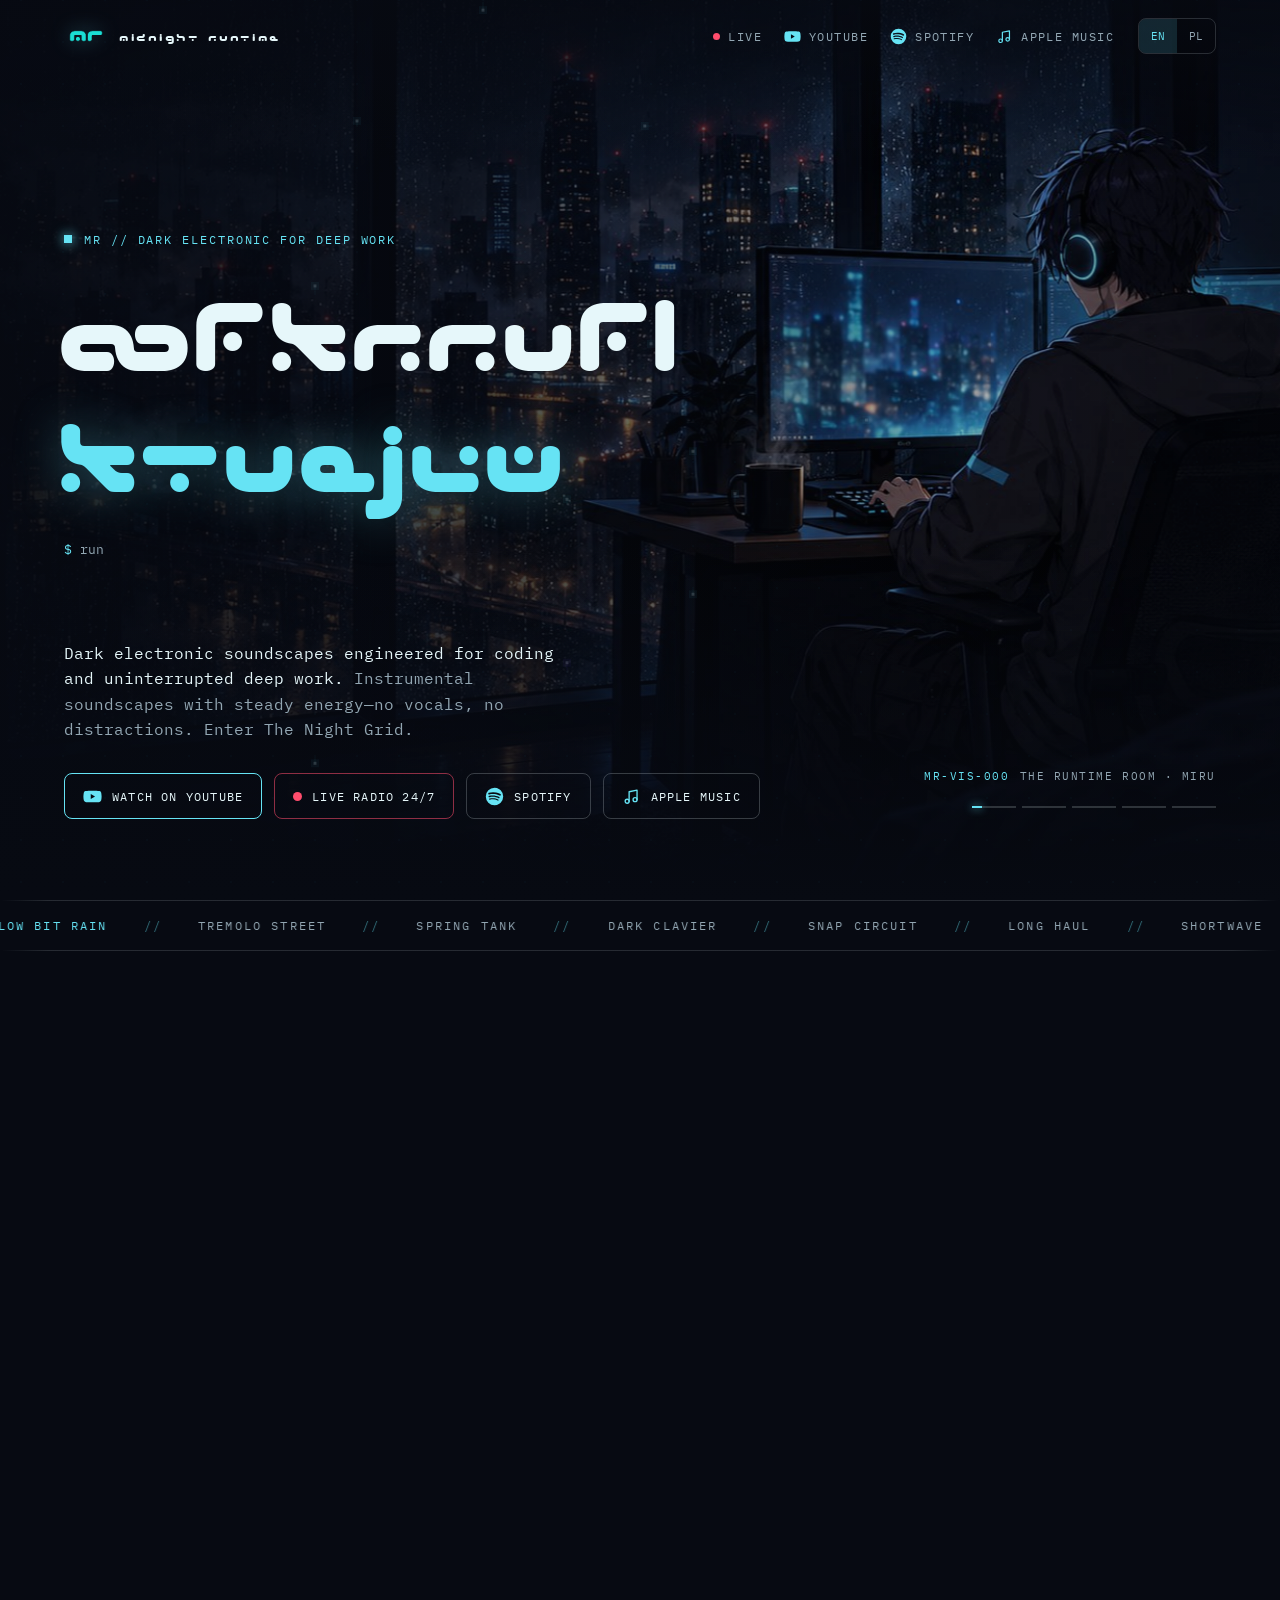
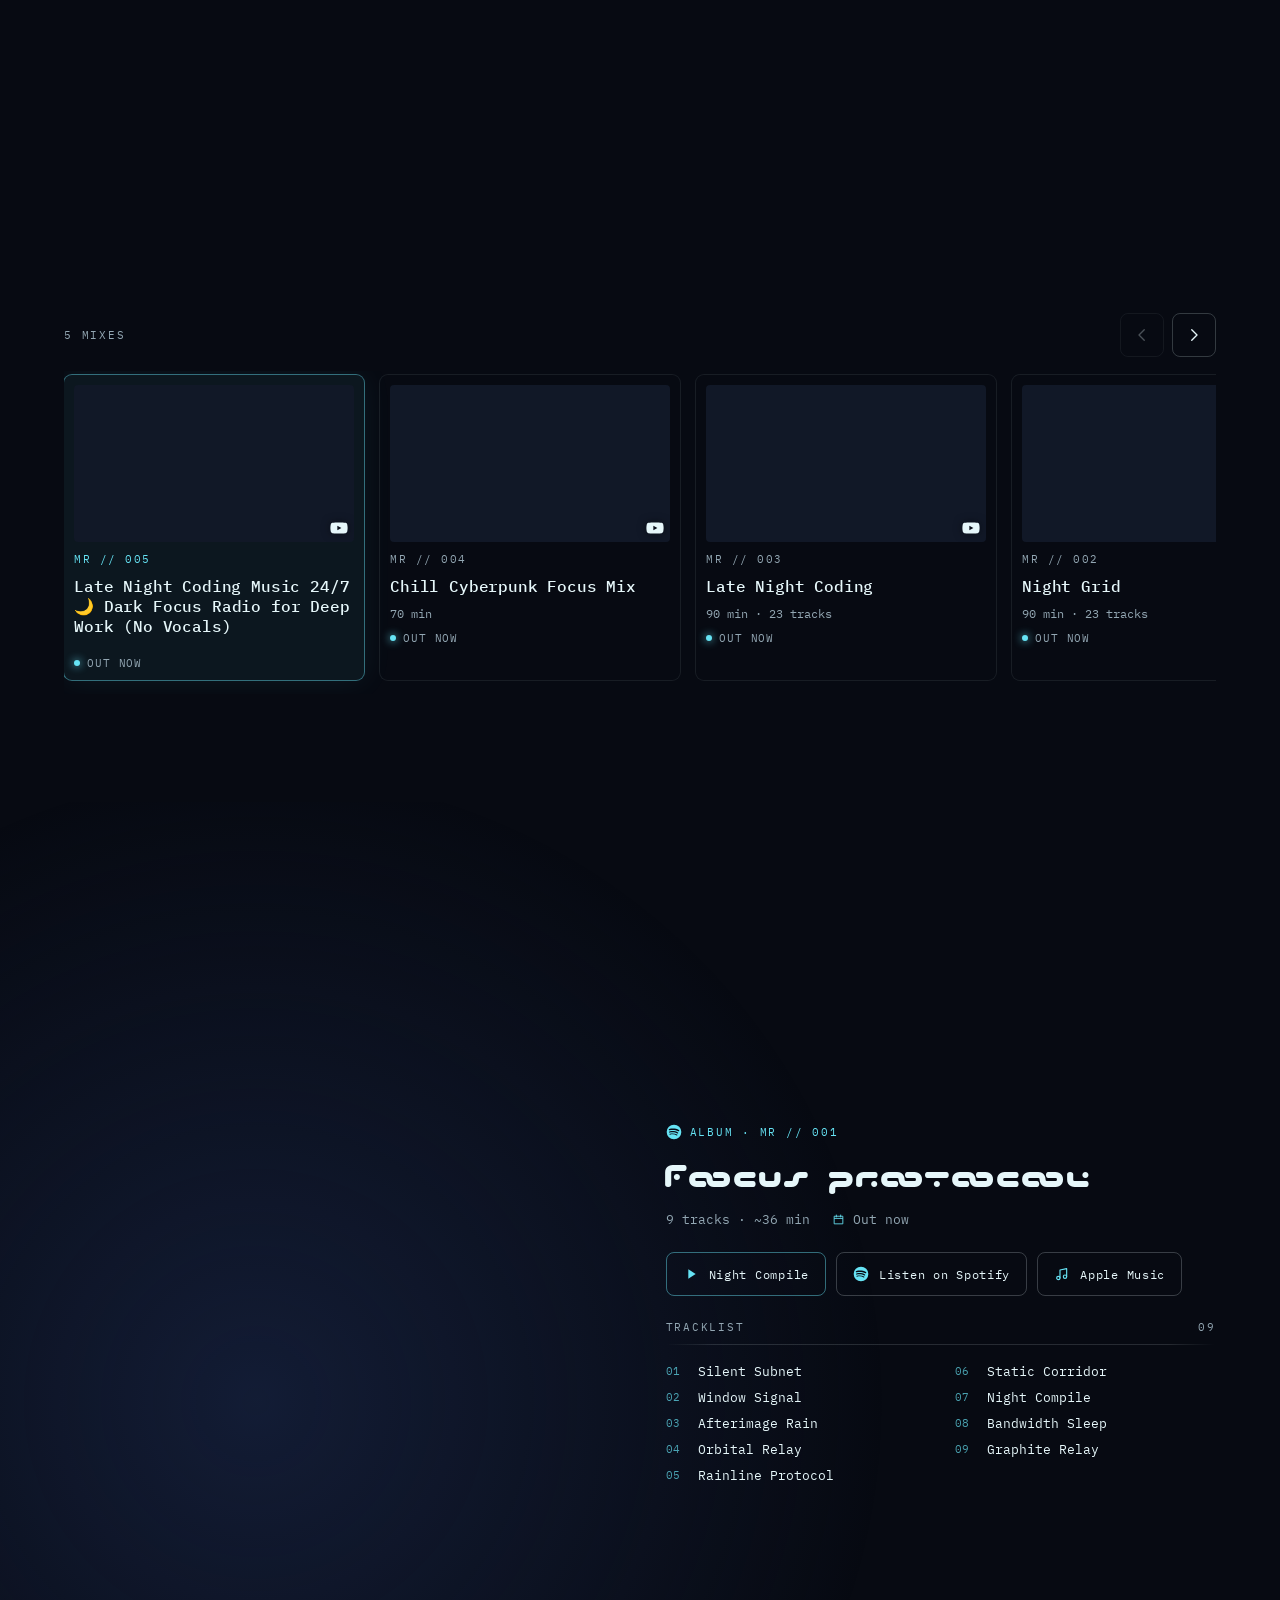
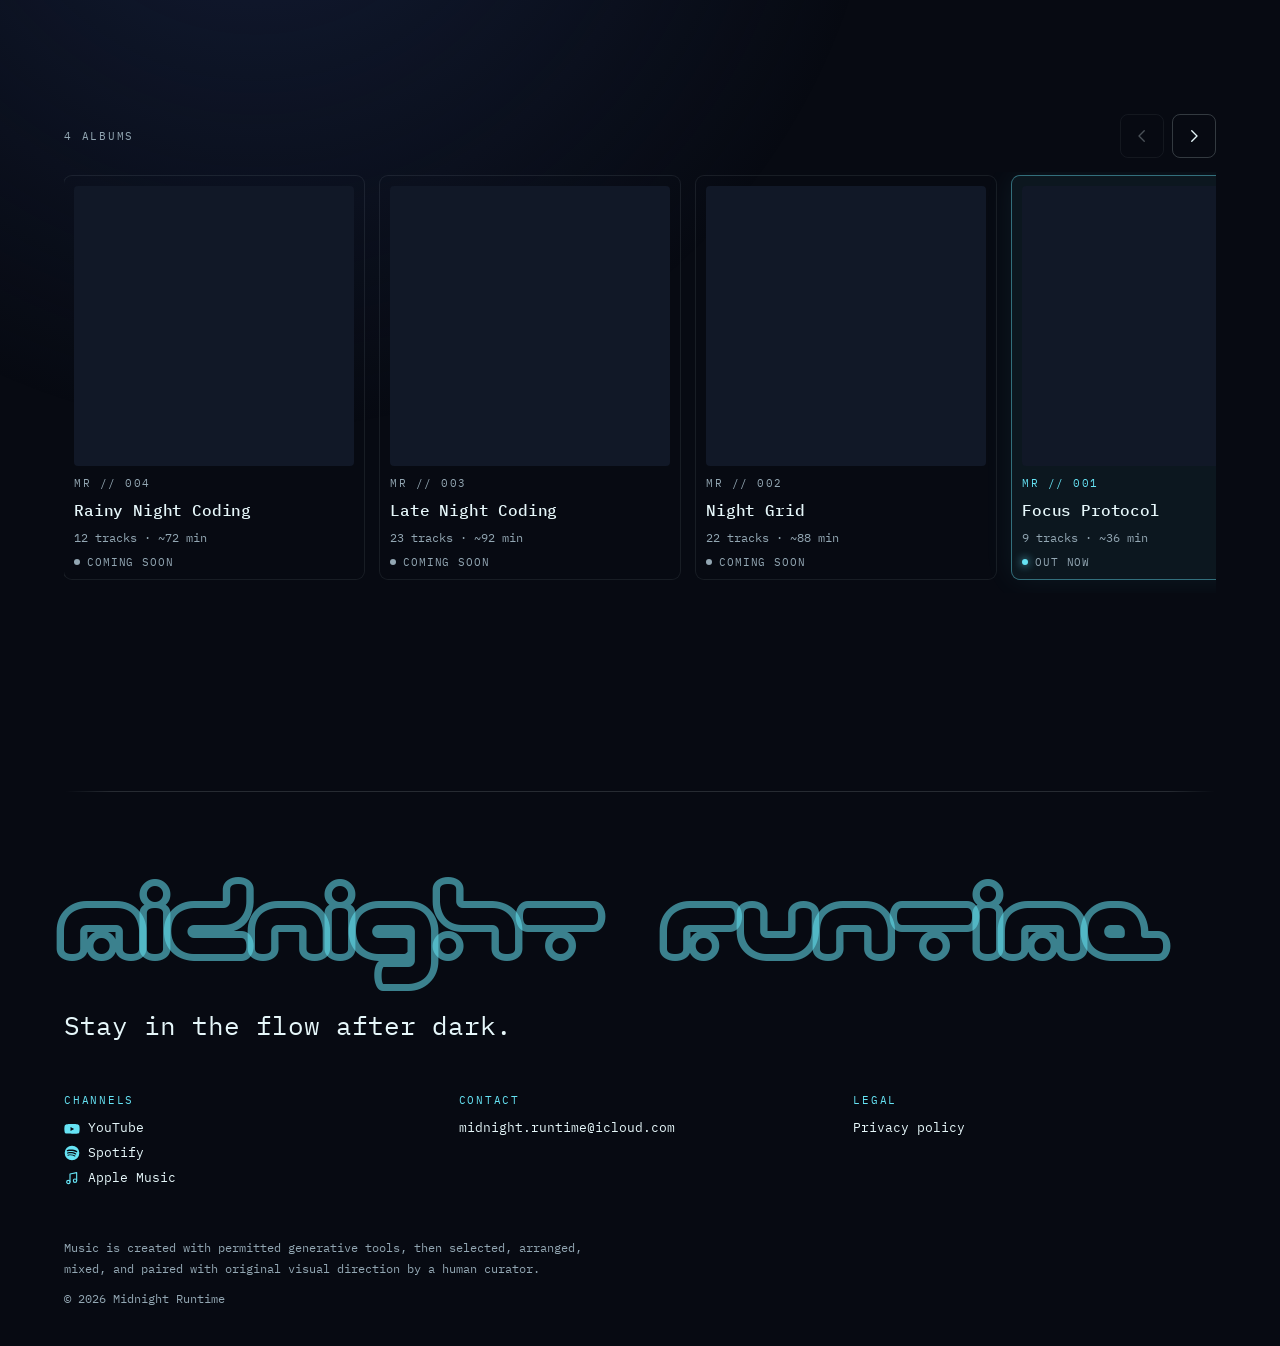
==== commit a2a6dd5e: "Add files via upload" ====
--- a/index.html
+++ b/index.html
@@ -25,8 +25,8 @@
 <link rel="apple-touch-icon" href="assets/icons/icon-180.png">
 <link rel="manifest" href="manifest.webmanifest">
 <link rel="preload" href="assets/fonts/Hybrid_b.woff2" as="font" type="font/woff2" crossorigin>
-<link rel="stylesheet" href="assets/styles.css?v=20261002">
-<script src="assets/app.js?v=20261002" defer></script>
+<link rel="stylesheet" href="assets/styles.css?v=20261003">
+<script src="assets/app.js?v=20261003" defer></script>
 </head>
 <body>
 <svg class="sr" width="0" height="0" aria-hidden="true">
--- a/assets/styles.css
+++ b/assets/styles.css
@@ -249,6 +249,7 @@
 .card .mt{font-size:12px;color:var(--muted)}
 .card .st{display:flex;align-items:center;gap:7px;font-size:11px;letter-spacing:.08em;text-transform:uppercase;color:var(--muted)}
 .dot.dim{background:var(--muted);box-shadow:none}
+
 /* LIVE 24/7 (2026-10-02) */
 .live-dot{flex:none;width:9px;height:9px;border-radius:50%;background:#FF4D6D;animation:livePulse 1.8s ease-out infinite}
 @keyframes livePulse{0%{box-shadow:0 0 0 0 rgba(255,77,109,.6)}70%{box-shadow:0 0 0 10px rgba(255,77,109,0)}100%{box-shadow:0 0 0 0 rgba(255,77,109,0)}}
@@ -257,3 +258,6 @@
 .nav-live{display:inline-flex;align-items:center;gap:8px}
 .nav-live .live-dot{width:7px;height:7px}
 @media (prefers-reduced-motion:reduce){.live-dot{animation:none}}
+
+/* Miru (2026-10-03): na waskich ekranach pokaz postac zamiast srodka kadru */
+@media (max-width:900px){.hero-media video:first-child{object-position:78% 50%}}
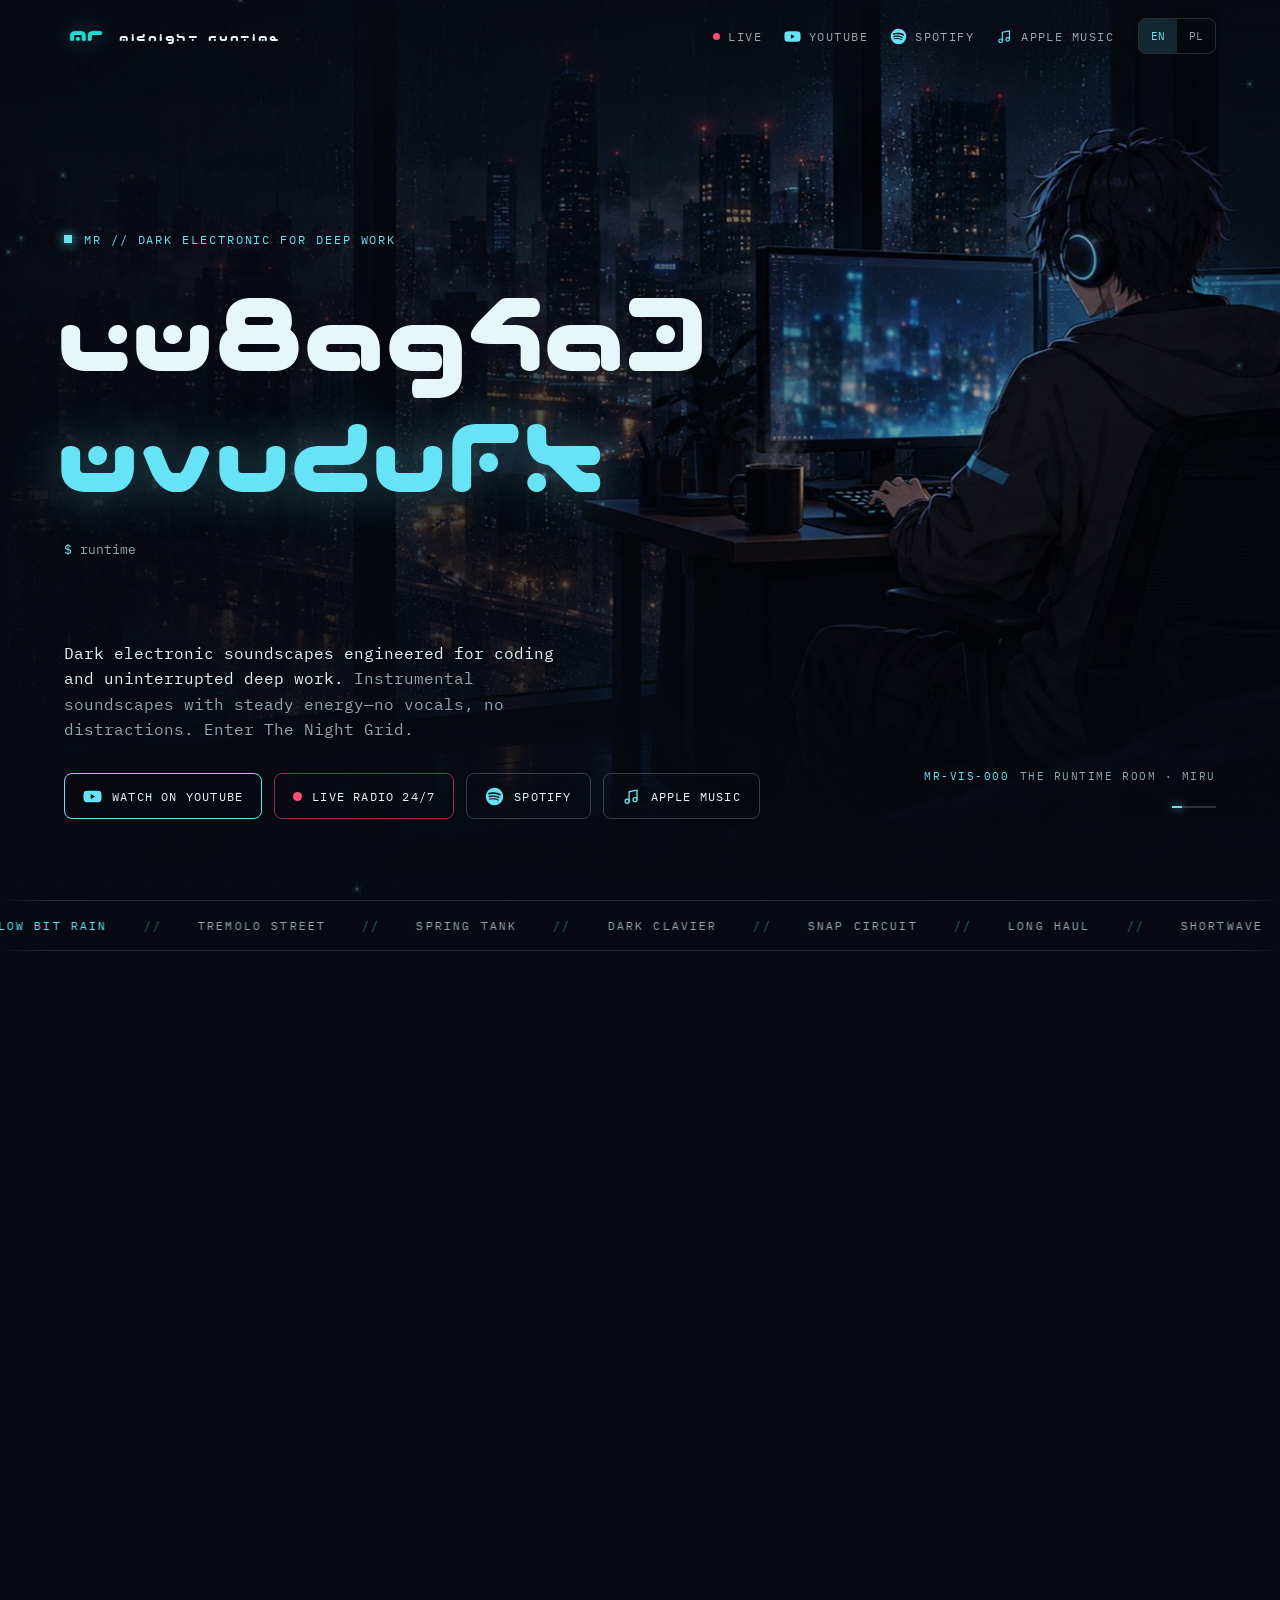
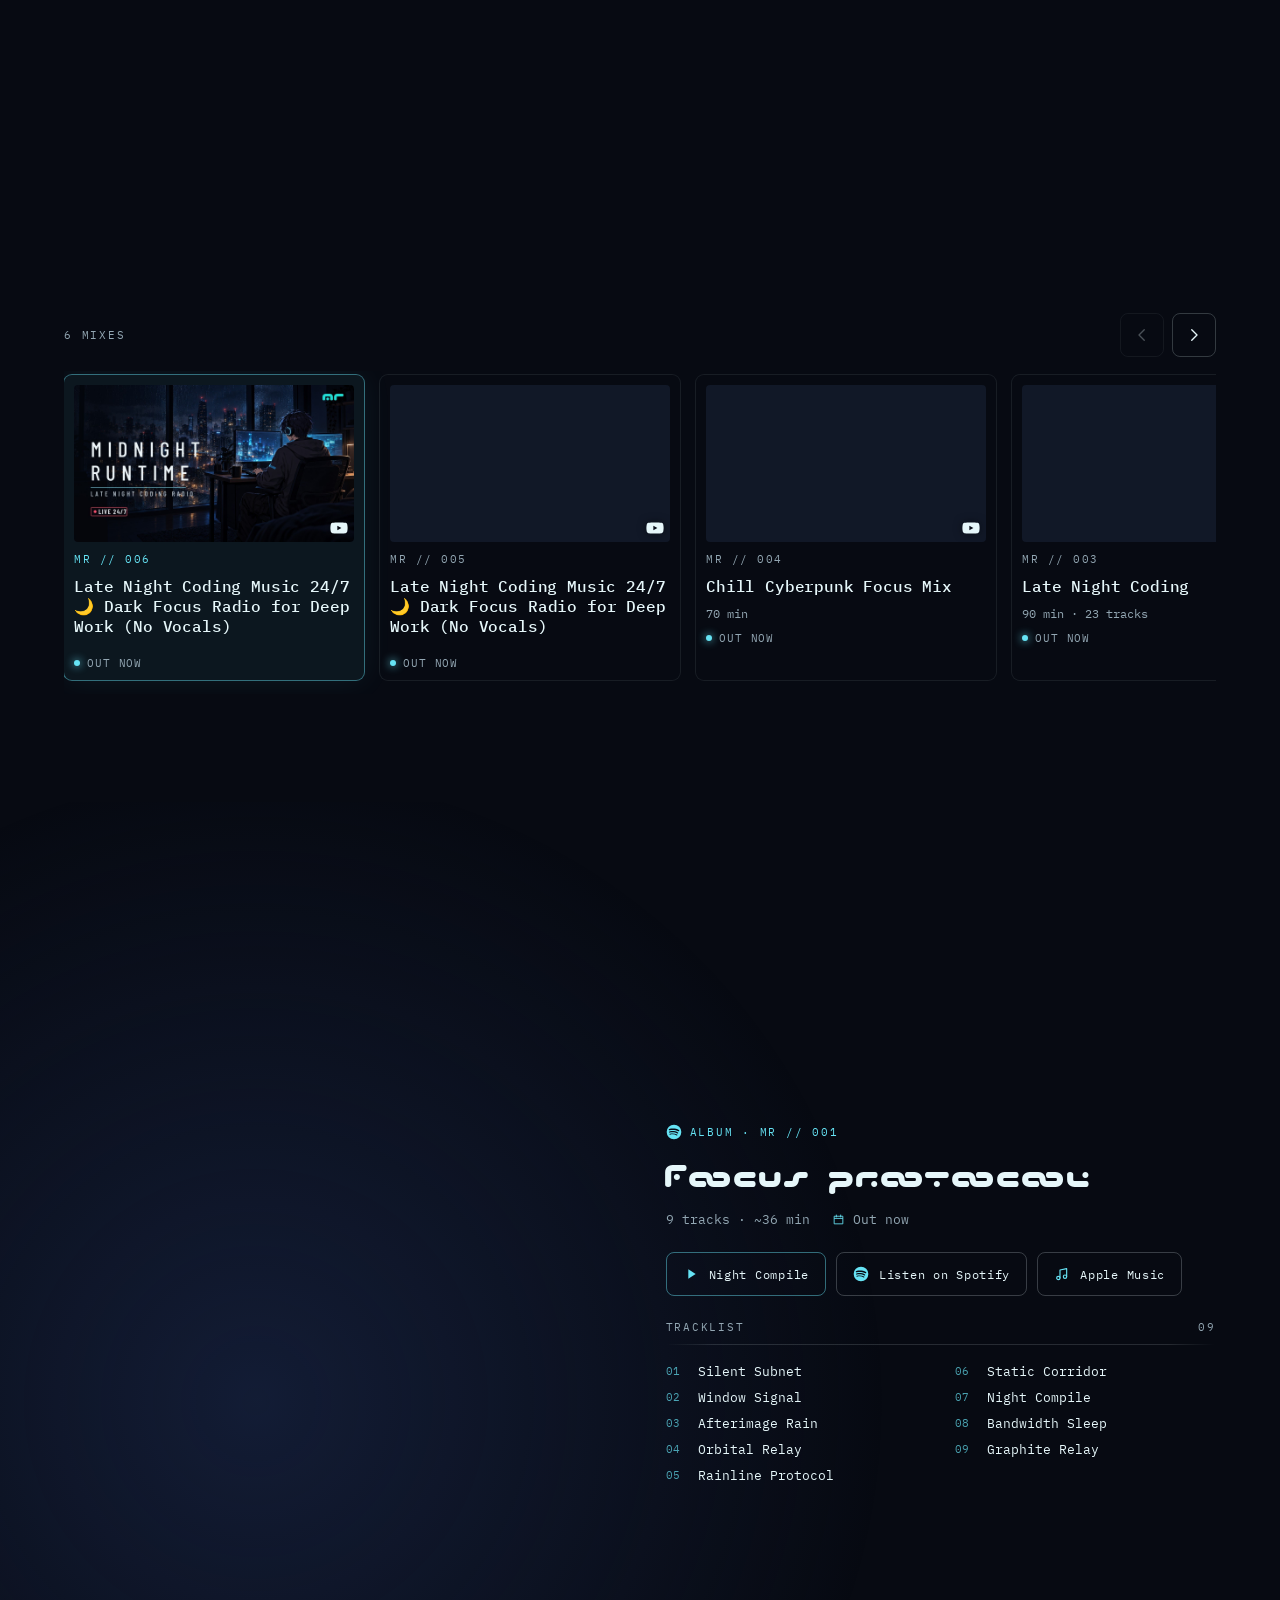
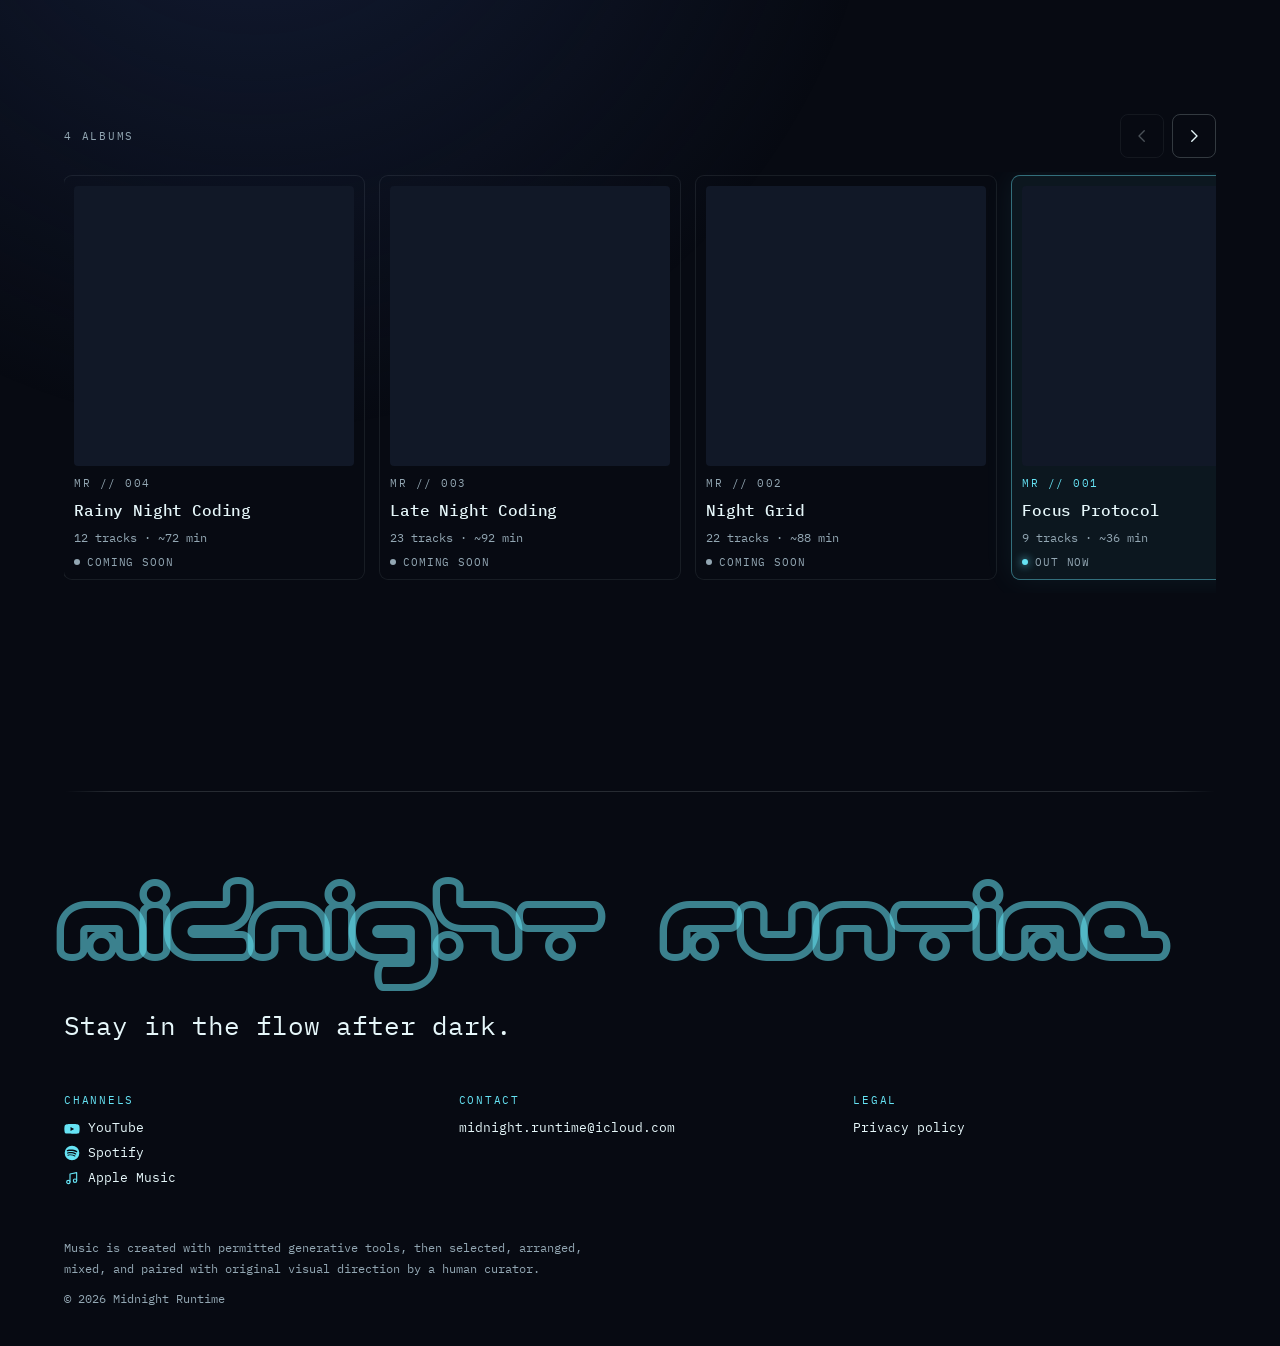
==== commit 536e0fe7: "Add files via upload" ====
--- a/index.html
+++ b/index.html
@@ -25,8 +25,8 @@
 <link rel="apple-touch-icon" href="assets/icons/icon-180.png">
 <link rel="manifest" href="manifest.webmanifest">
 <link rel="preload" href="assets/fonts/Hybrid_b.woff2" as="font" type="font/woff2" crossorigin>
-<link rel="stylesheet" href="assets/styles.css?v=20261003">
-<script src="assets/app.js?v=20261003" defer></script>
+<link rel="stylesheet" href="assets/styles.css?v=20261004">
+<script src="assets/app.js?v=20261004" defer></script>
 </head>
 <body>
 <svg class="sr" width="0" height="0" aria-hidden="true">
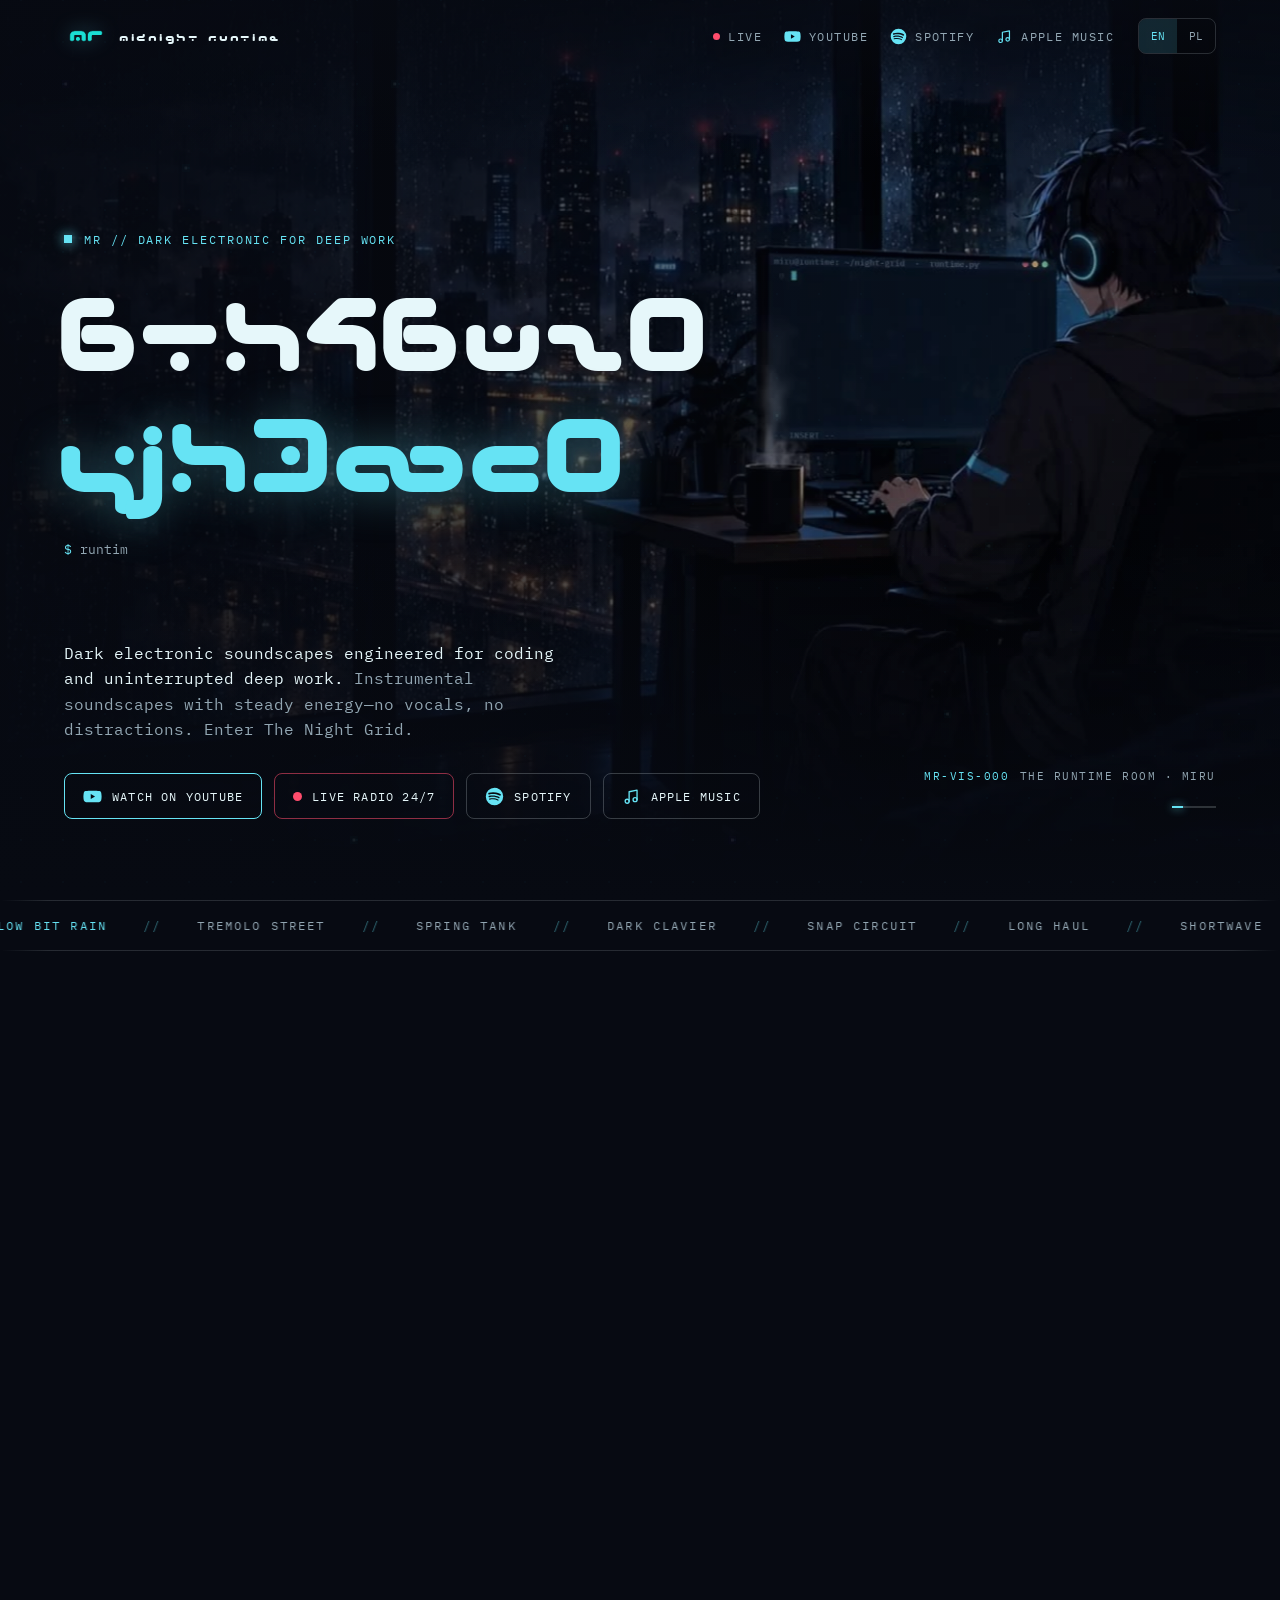
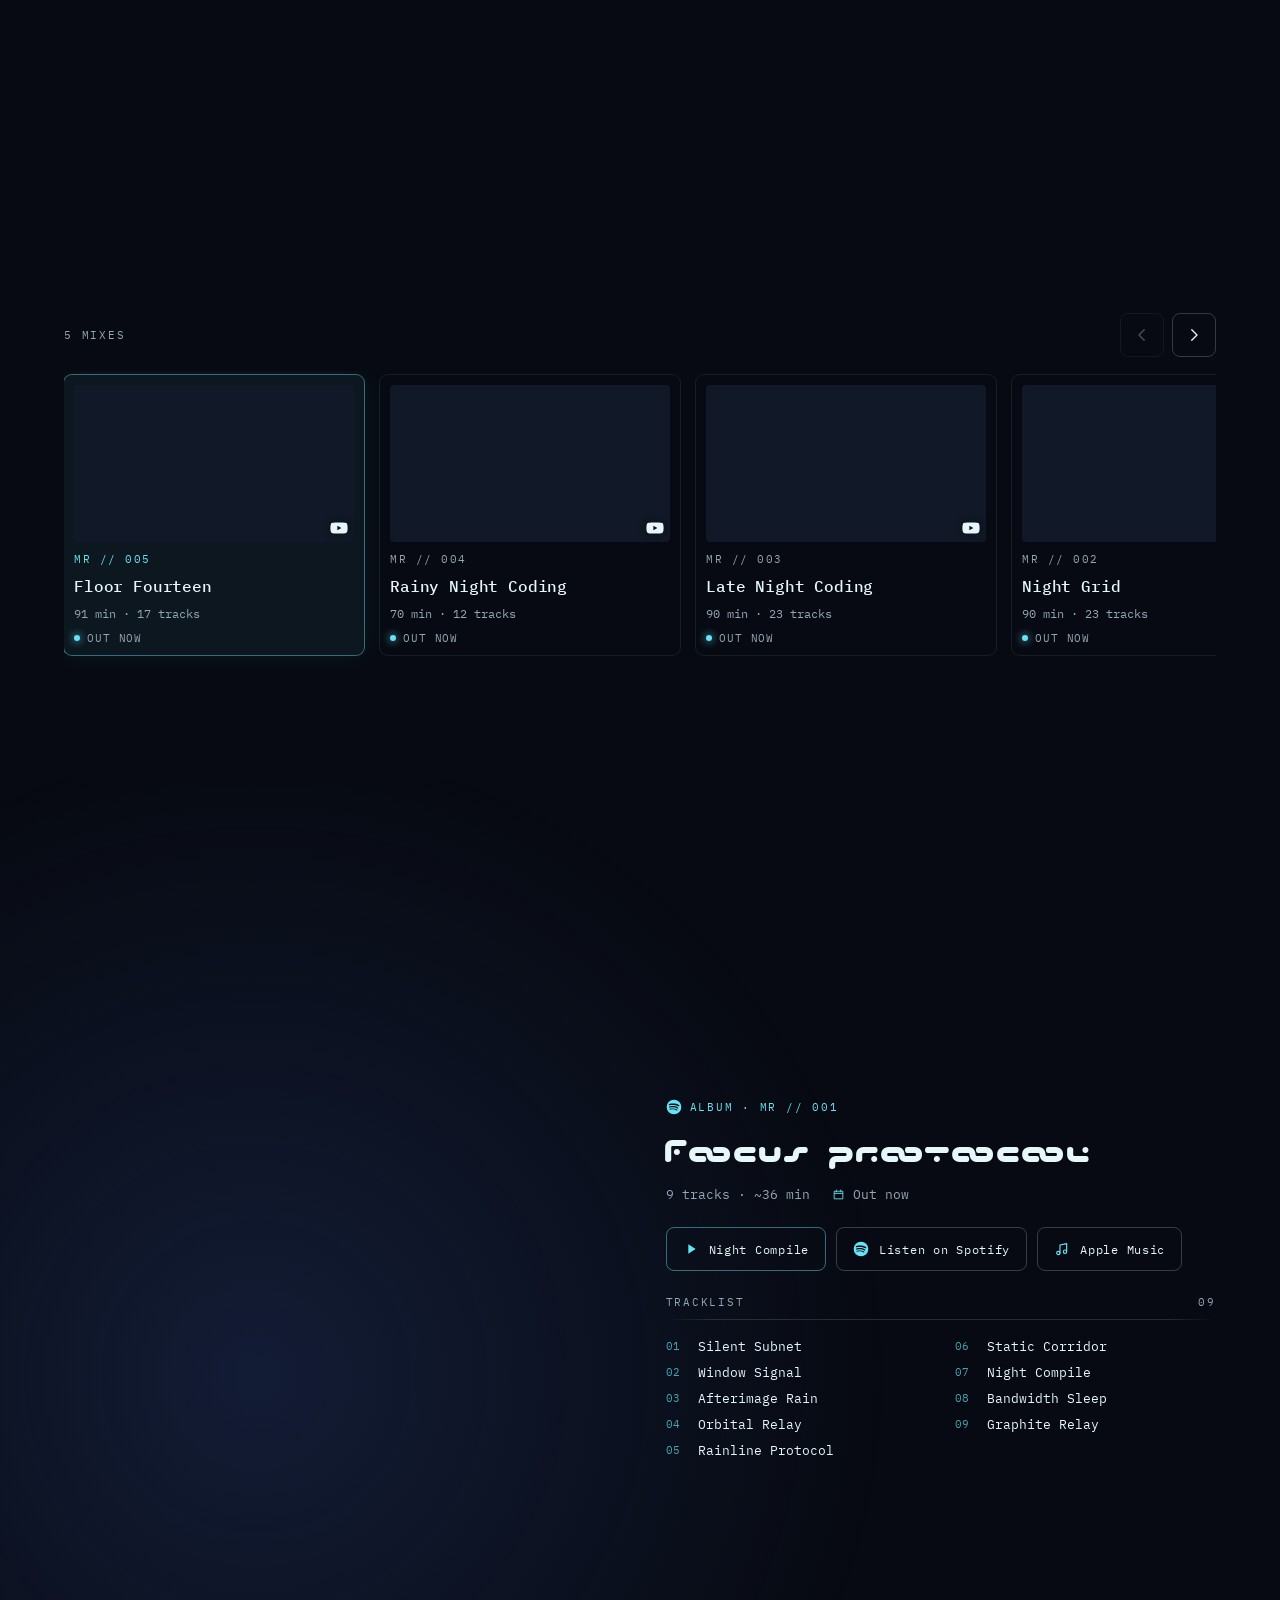
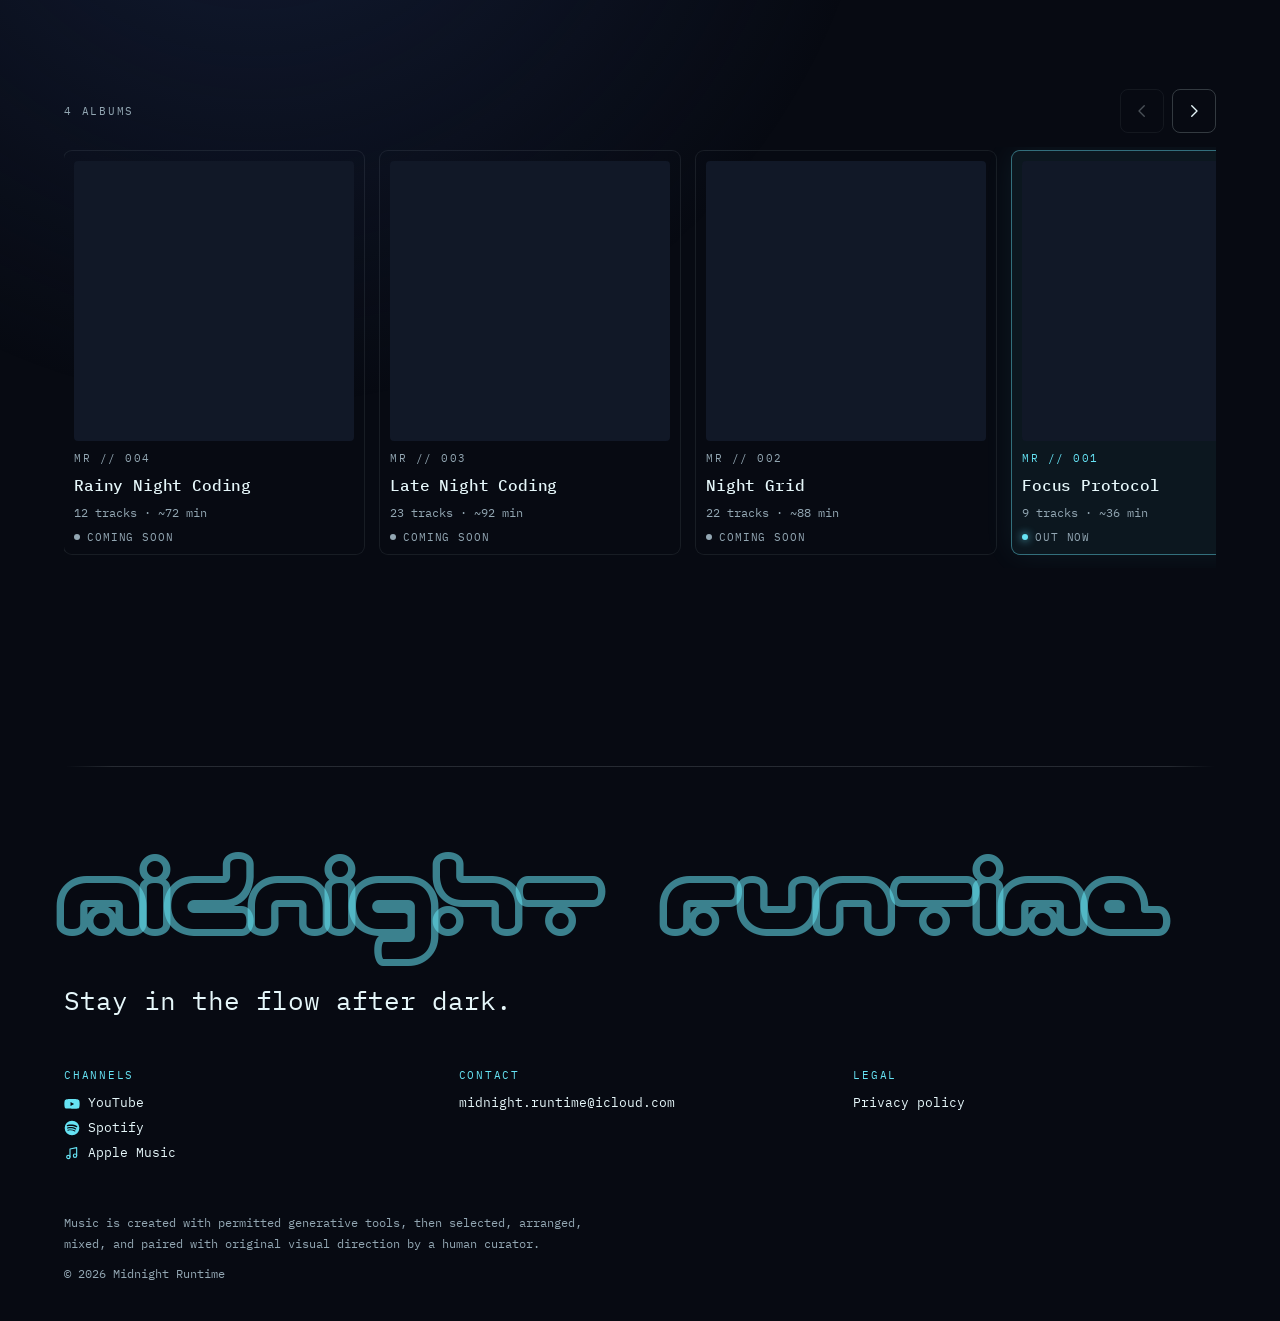
==== commit b157afaf: "Update stylesheet and script version in index.html" ====
--- a/index.html
+++ b/index.html
@@ -25,8 +25,8 @@
 <link rel="apple-touch-icon" href="assets/icons/icon-180.png">
 <link rel="manifest" href="manifest.webmanifest">
 <link rel="preload" href="assets/fonts/Hybrid_b.woff2" as="font" type="font/woff2" crossorigin>
-<link rel="stylesheet" href="assets/styles.css?v=20261004">
-<script src="assets/app.js?v=20261004" defer></script>
+<link rel="stylesheet" href="assets/styles.css?v=20261005">
+<script src="assets/app.js?v=20261005" defer></script>
 </head>
 <body>
 <svg class="sr" width="0" height="0" aria-hidden="true">
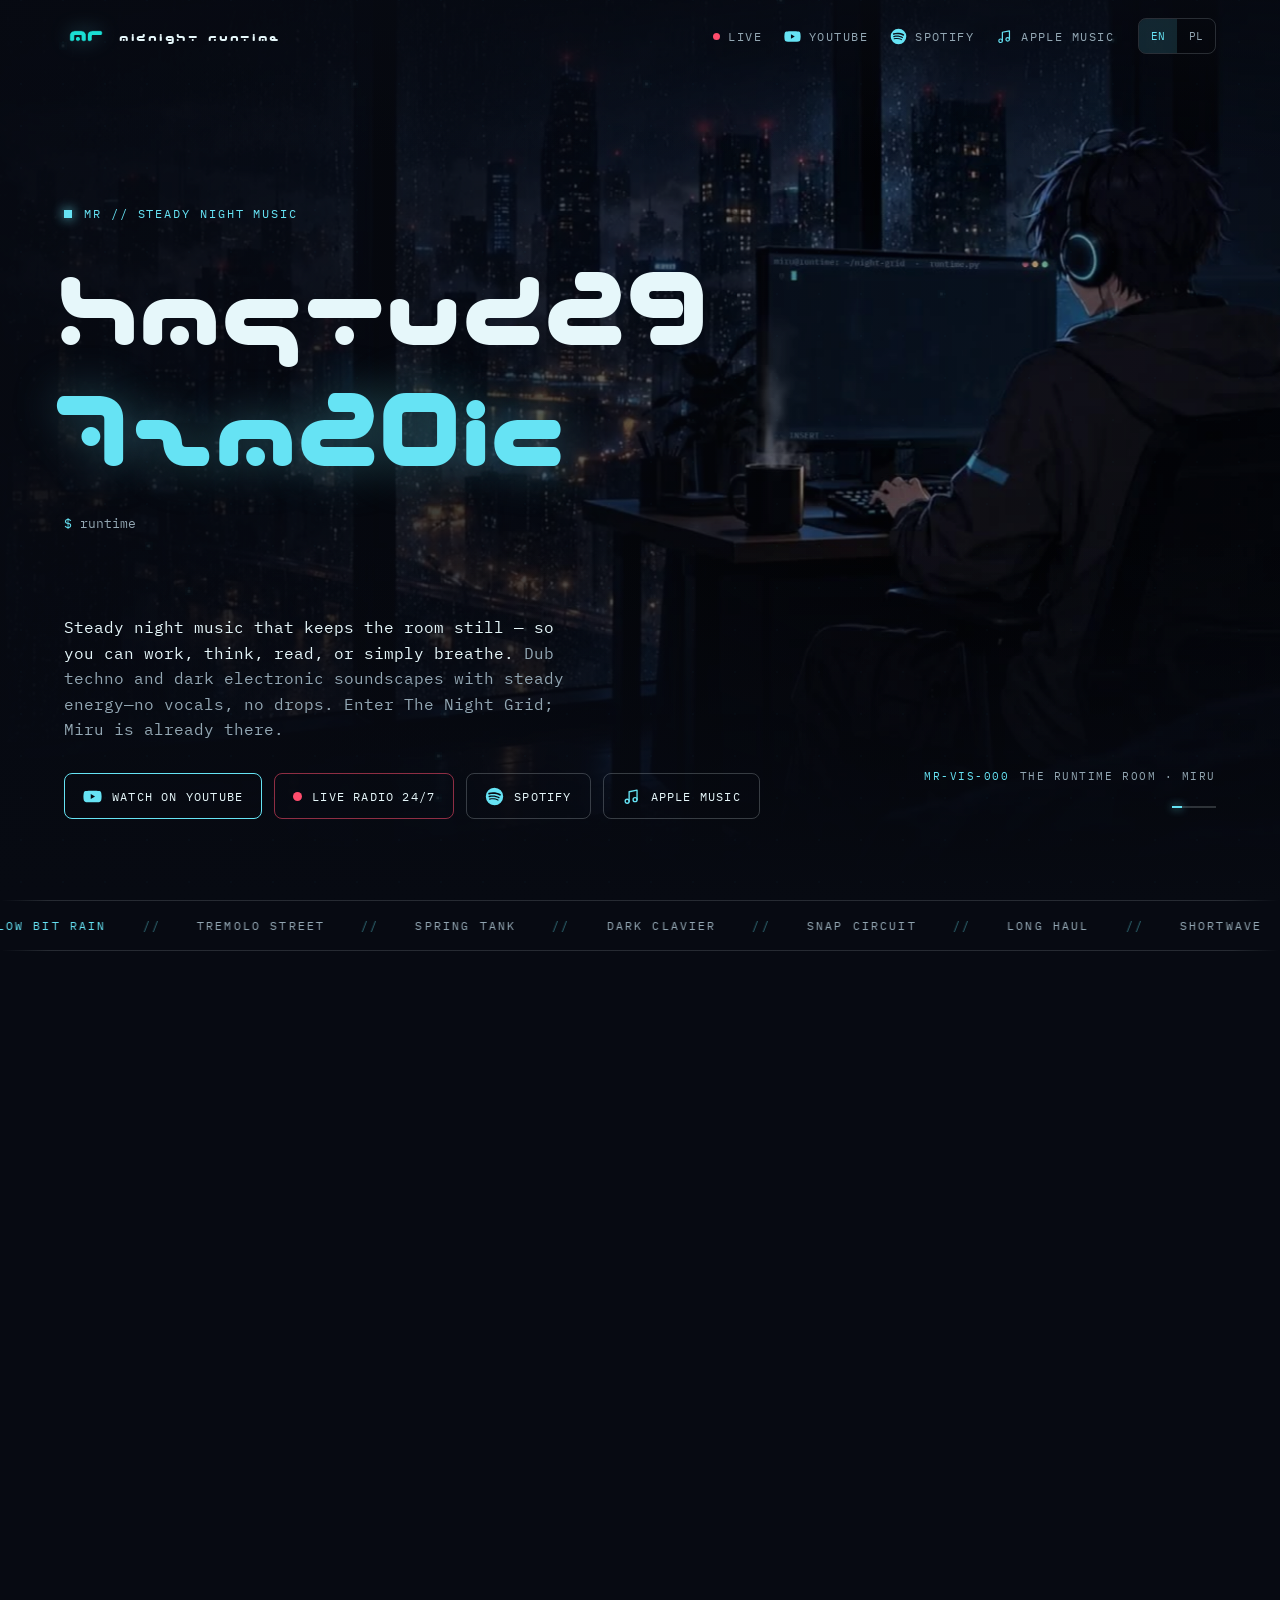
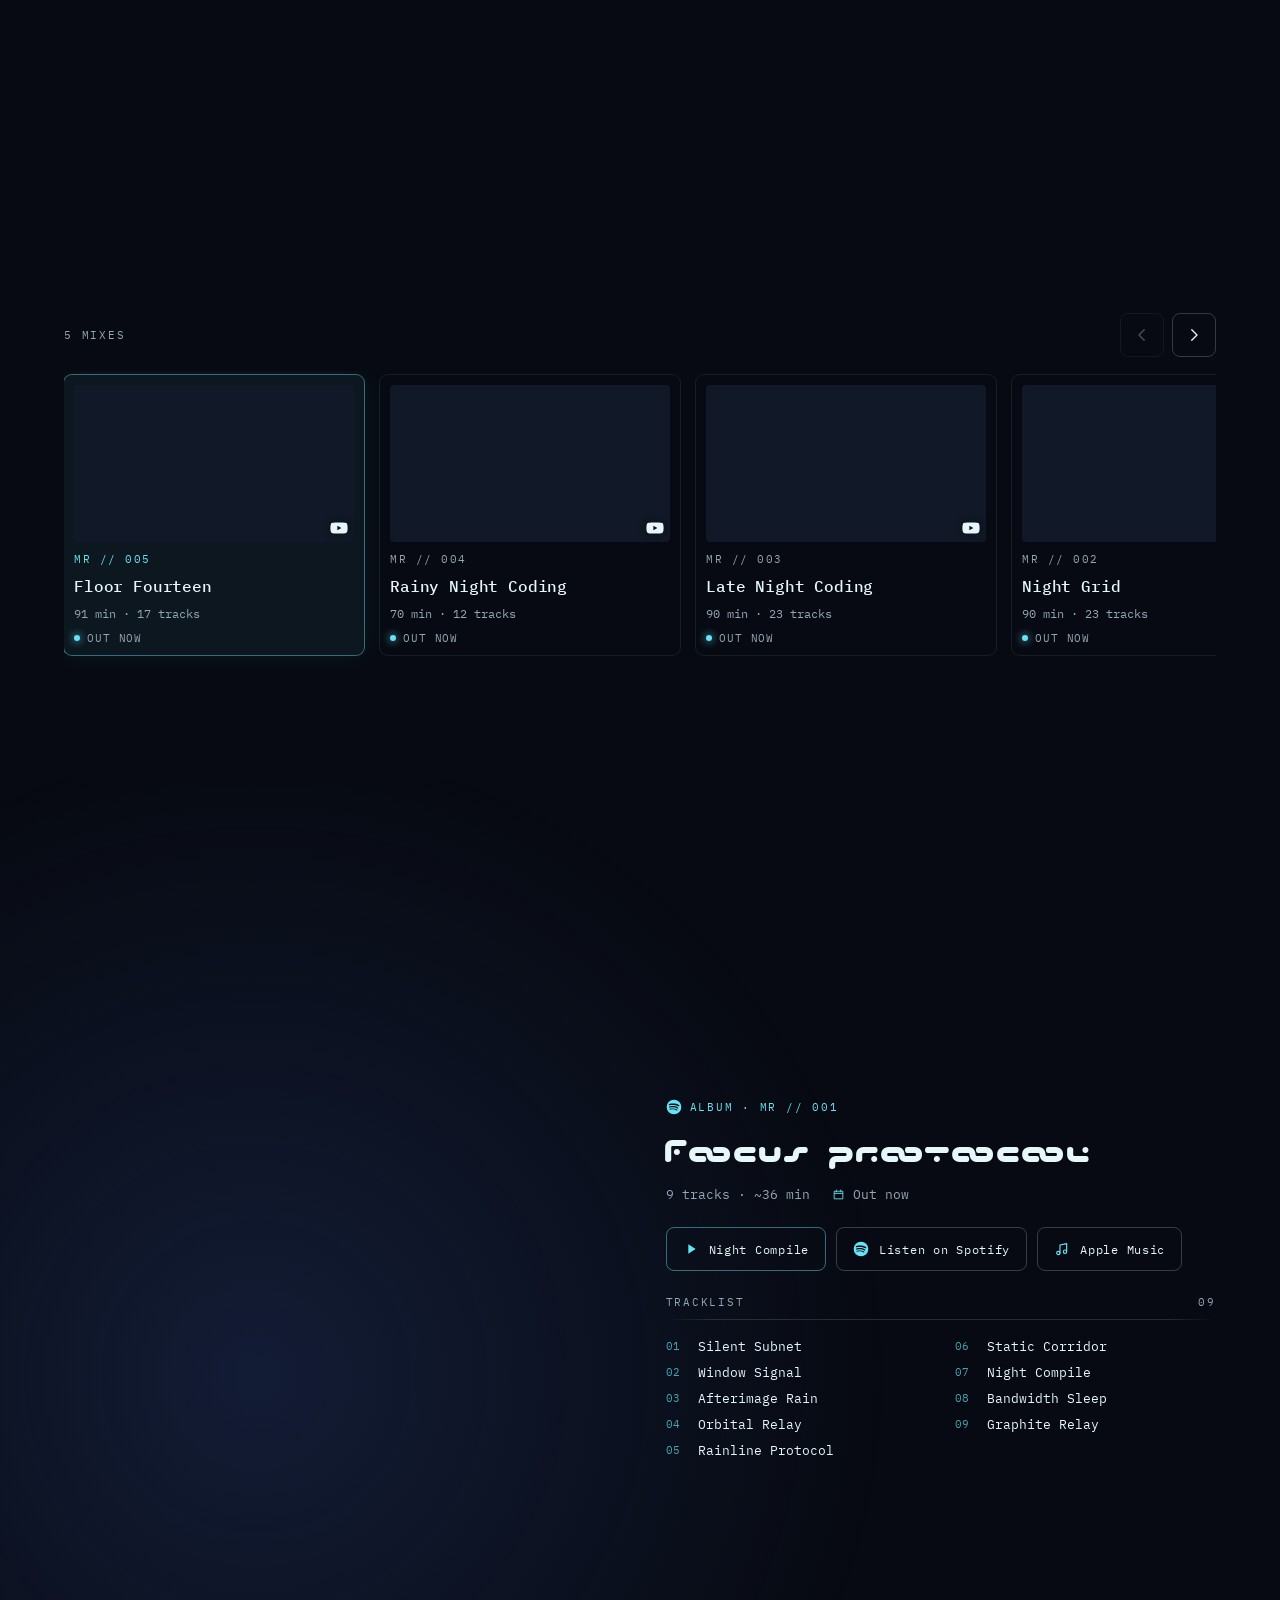
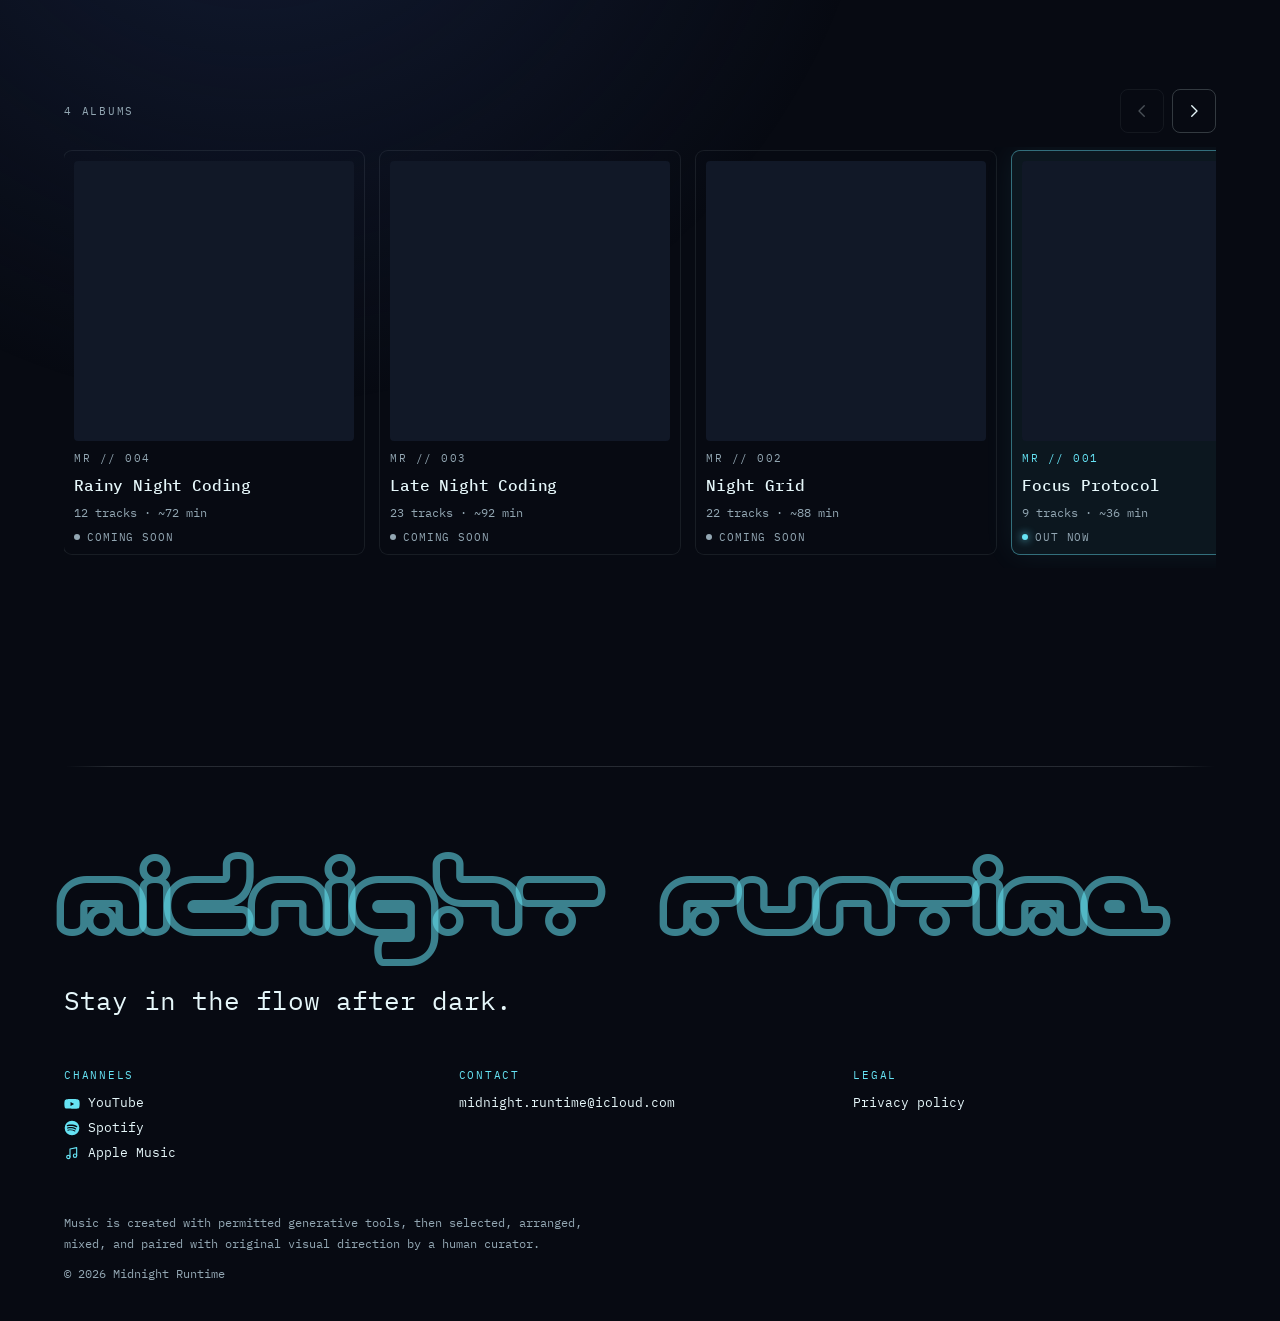
==== commit 1b91eabf: "Meta + hero fallback: steady night music (brand guide v2) Updated meta descriptions and hero text fo" ====
--- a/index.html
+++ b/index.html
@@ -4,7 +4,7 @@
 <meta charset="utf-8">
 <meta name="viewport" content="width=device-width, initial-scale=1">
 <title>Midnight Runtime — Stay in the flow after dark</title>
-<meta name="description" content="Dark electronic soundscapes engineered for coding and uninterrupted deep work. Long mixes on YouTube, albums on Spotify.">
+<meta name="description" content="Steady night music — dub techno and dark electronic soundscapes for work, focus, reading and quiet hours. Long mixes on YouTube, albums on Spotify.">
 <meta name="theme-color" content="#070A12">
 <meta http-equiv="Content-Security-Policy" content="default-src 'self'; script-src 'self'; style-src 'self'; img-src 'self' data:; media-src 'self'; font-src 'self'; connect-src 'self'; frame-src https://www.youtube-nocookie.com; object-src 'none'; base-uri 'self'; form-action 'none'; upgrade-insecure-requests">
 <meta name="referrer" content="strict-origin-when-cross-origin">
@@ -12,7 +12,7 @@
 <meta property="og:type" content="website">
 <meta property="og:site_name" content="Midnight Runtime">
 <meta property="og:title" content="Midnight Runtime — Stay in the flow after dark">
-<meta property="og:description" content="Dark electronic soundscapes engineered for coding and uninterrupted deep work.">
+<meta property="og:description" content="Steady night music that keeps the room still — so you can work, think, read, or simply breathe.">
 <meta property="og:url" content="https://midnightruntime.pl/">
 <meta property="og:image" content="https://midnightruntime.pl/assets/img/og-image.jpg">
 <meta property="og:image:width" content="1200">
@@ -66,10 +66,10 @@
   <div class="hero-media" id="heroMedia"></div>
   <div class="shade-x"></div><div class="shade-b"></div><div class="shade-t"></div>
   <div class="hero-content" id="heroContent">
-    <div class="kicker"><span class="sq"></span><span data-i18n="heroKicker">MR // Dark electronic for deep work</span></div>
+    <div class="kicker"><span class="sq"></span><span data-i18n="heroKicker">MR // Steady night music</span></div>
     <h1 aria-label="Midnight Runtime"><span id="tA" aria-hidden="true">MIDNIGHT</span><span id="tB" class="b" aria-hidden="true">RUNTIME</span></h1>
     <div class="term" id="term" aria-hidden="true"></div>
-    <p class="lead"><span data-i18n="heroLead">Dark electronic soundscapes engineered for coding and uninterrupted deep work.</span> <span class="mu" data-i18n="heroBody">Instrumental soundscapes with steady energy—no vocals, no distractions. Enter The Night Grid.</span></p>
+    <p class="lead"><span data-i18n="heroLead">Steady night music that keeps the room still — so you can work, think, read, or simply breathe.</span> <span class="mu" data-i18n="heroBody">Dub techno and dark electronic soundscapes with steady energy—no vocals, no drops. Enter The Night Grid; Miru is already there.</span></p>
     <div class="ctas">
       <a class="btn pri" href="https://www.youtube.com/@Midnight.Runtime" target="_blank" rel="noopener"><svg class="ico"><use href="#i-yt"/></svg><span data-i18n="ctaYt">Watch on YouTube</span></a> <a class="btn live" href="https://www.youtube.com/@Midnight.Runtime/live" target="_blank" rel="noopener"><span class="live-dot" aria-hidden="true"></span><span data-i18n="ctaLive">Live radio 24/7</span></a>
       <a class="btn" href="#albums" data-sp><svg class="ico"><use href="#i-sp"/></svg>Spotify</a>
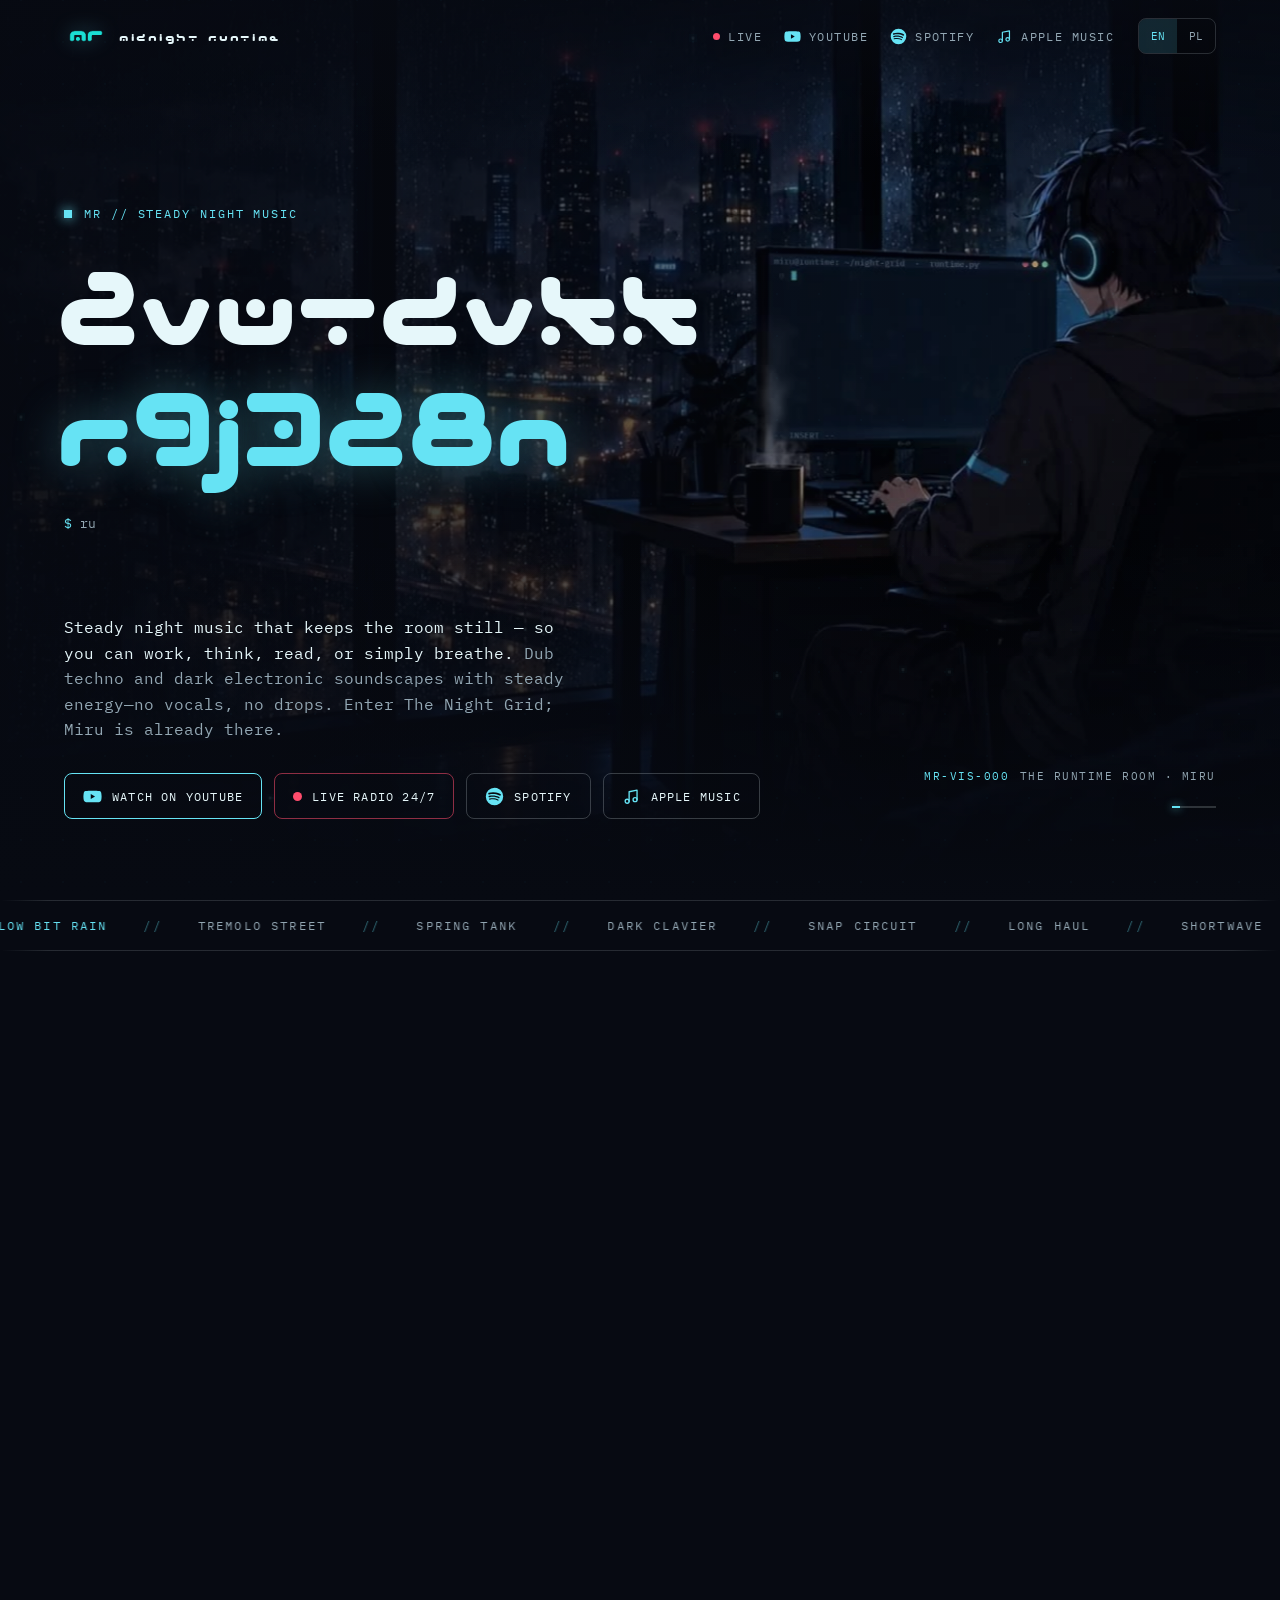
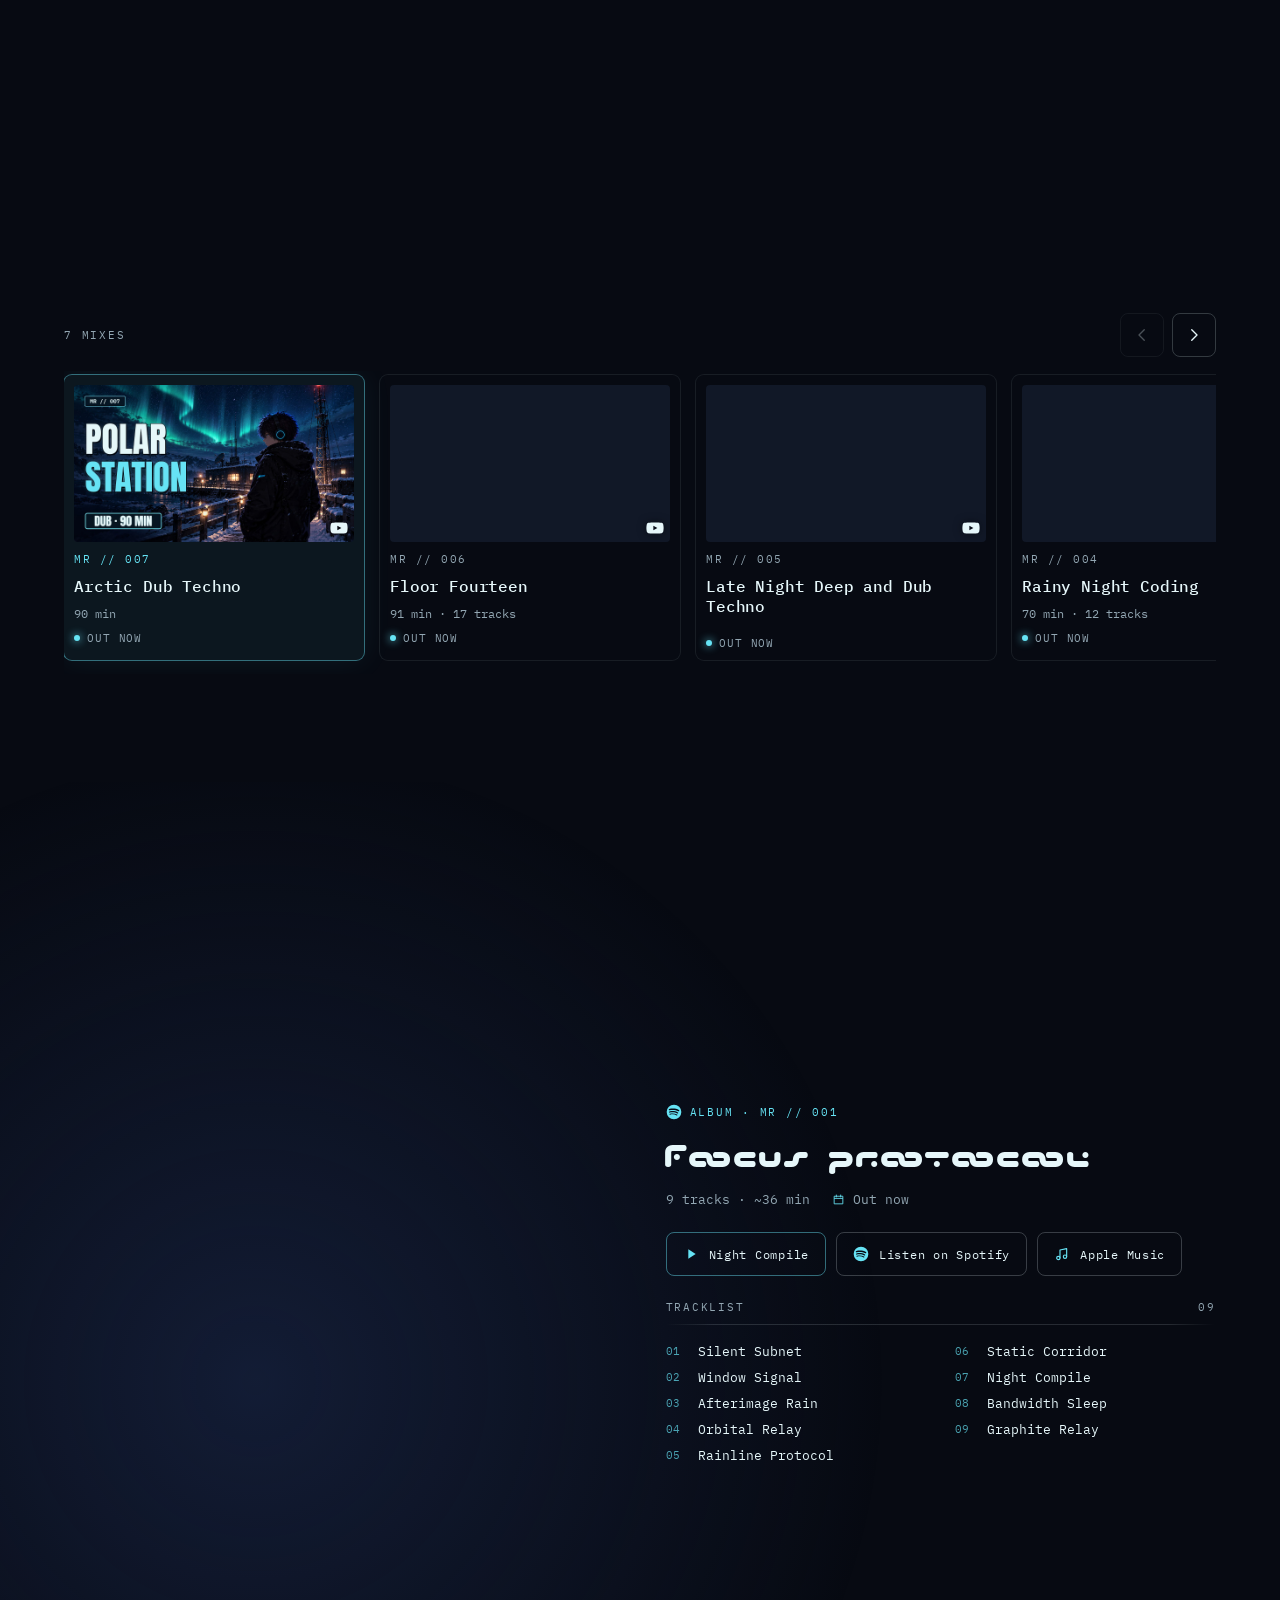
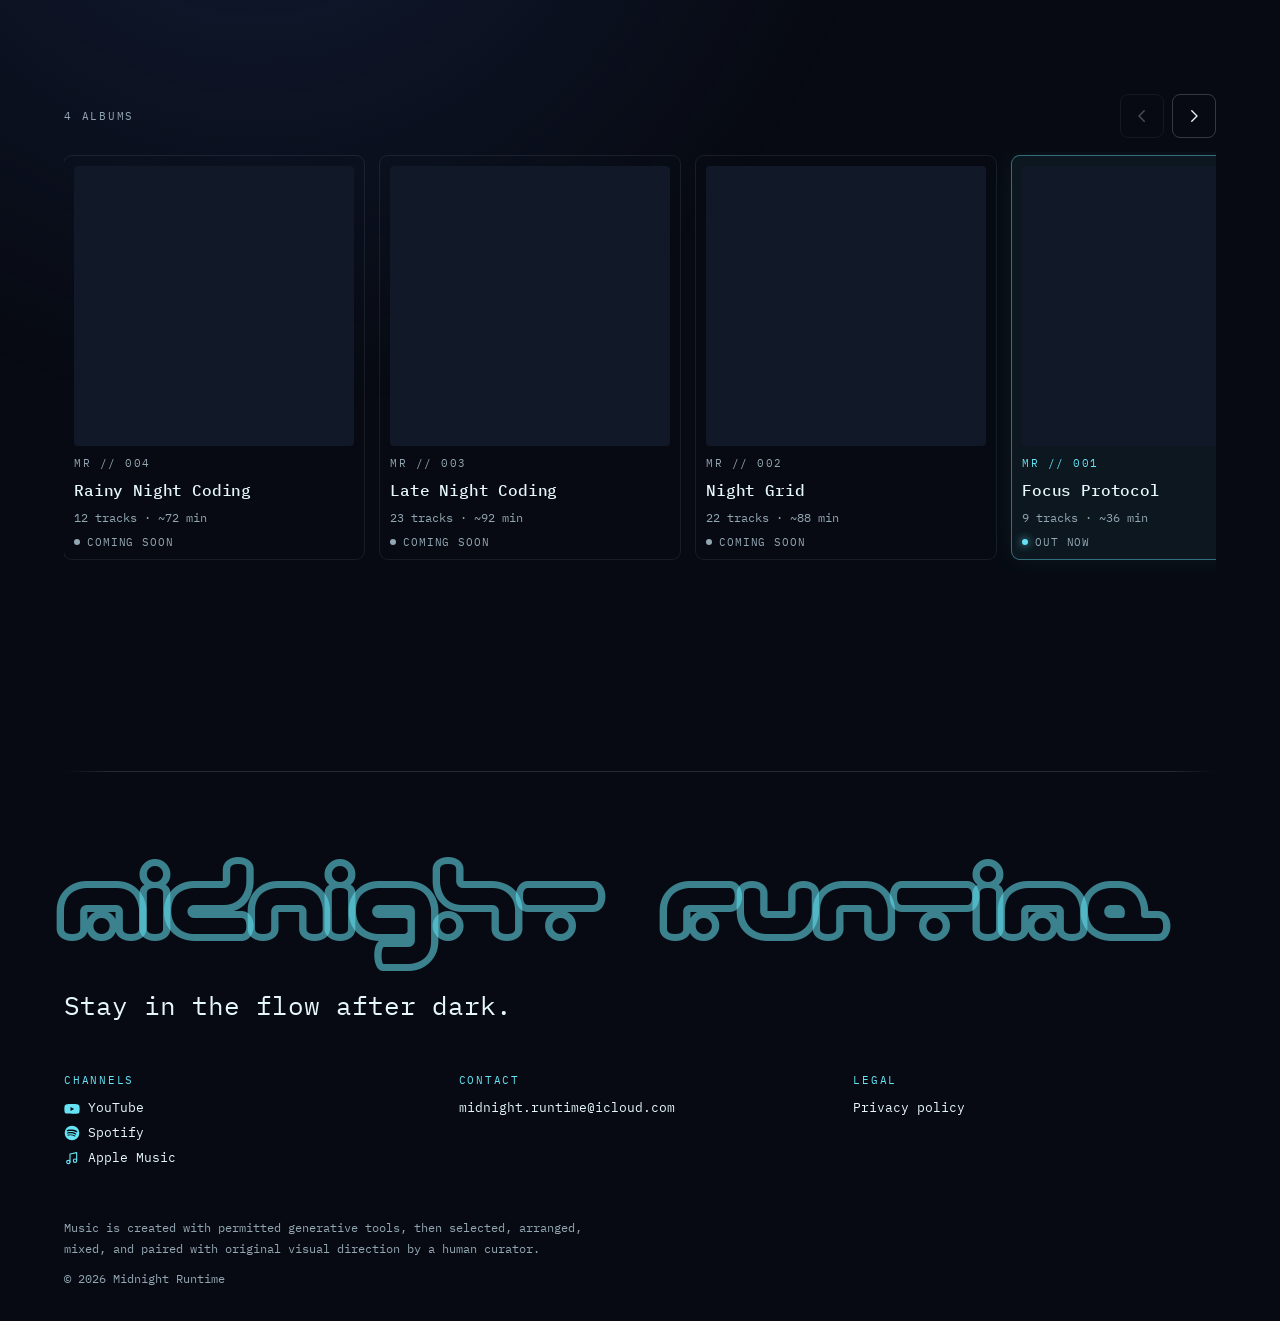
==== commit 4f4e86d7: "Bump asset version (app.js premieres update)" ====
--- a/index.html
+++ b/index.html
@@ -25,8 +25,8 @@
 <link rel="apple-touch-icon" href="assets/icons/icon-180.png">
 <link rel="manifest" href="manifest.webmanifest">
 <link rel="preload" href="assets/fonts/Hybrid_b.woff2" as="font" type="font/woff2" crossorigin>
-<link rel="stylesheet" href="assets/styles.css?v=20261005">
-<script src="assets/app.js?v=20261005" defer></script>
+<link rel="stylesheet" href="assets/styles.css?v=20261005b">
+<script src="assets/app.js?v=20261005b" defer></script>
 </head>
 <body>
 <svg class="sr" width="0" height="0" aria-hidden="true">
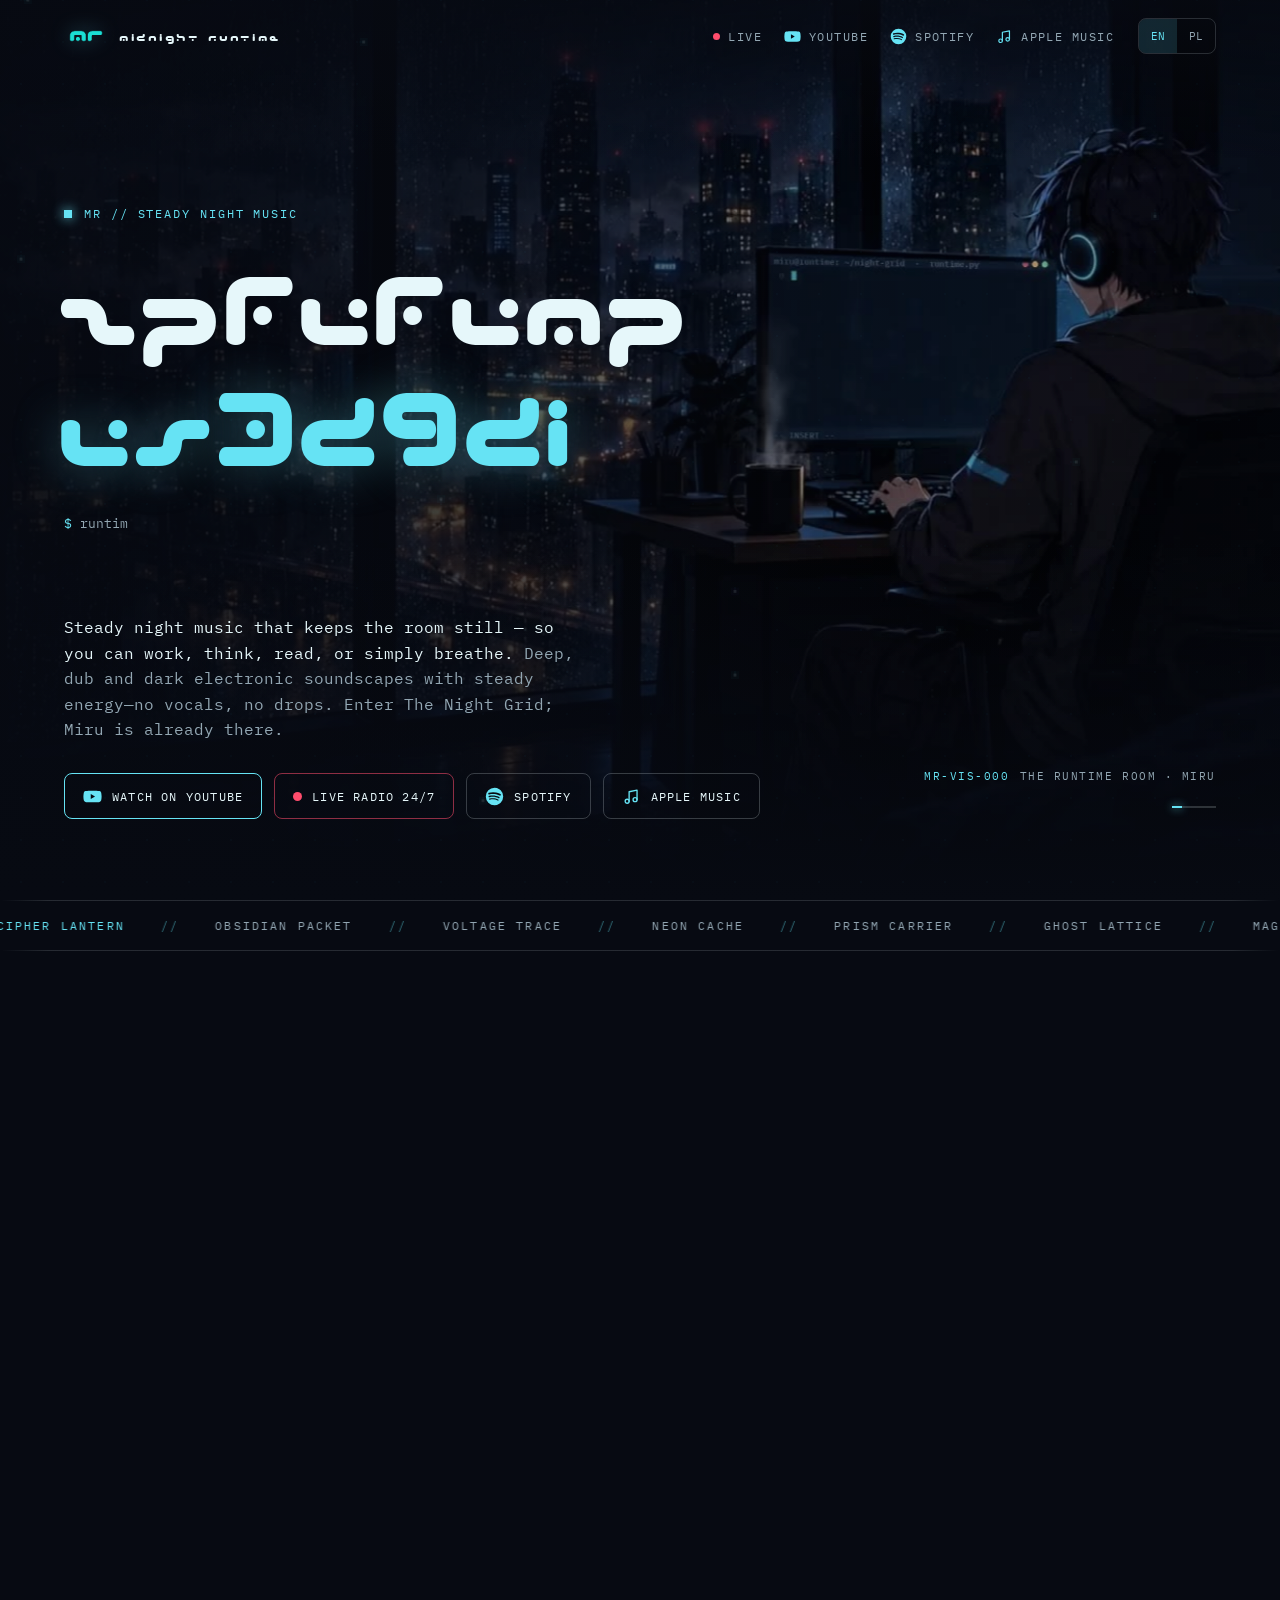
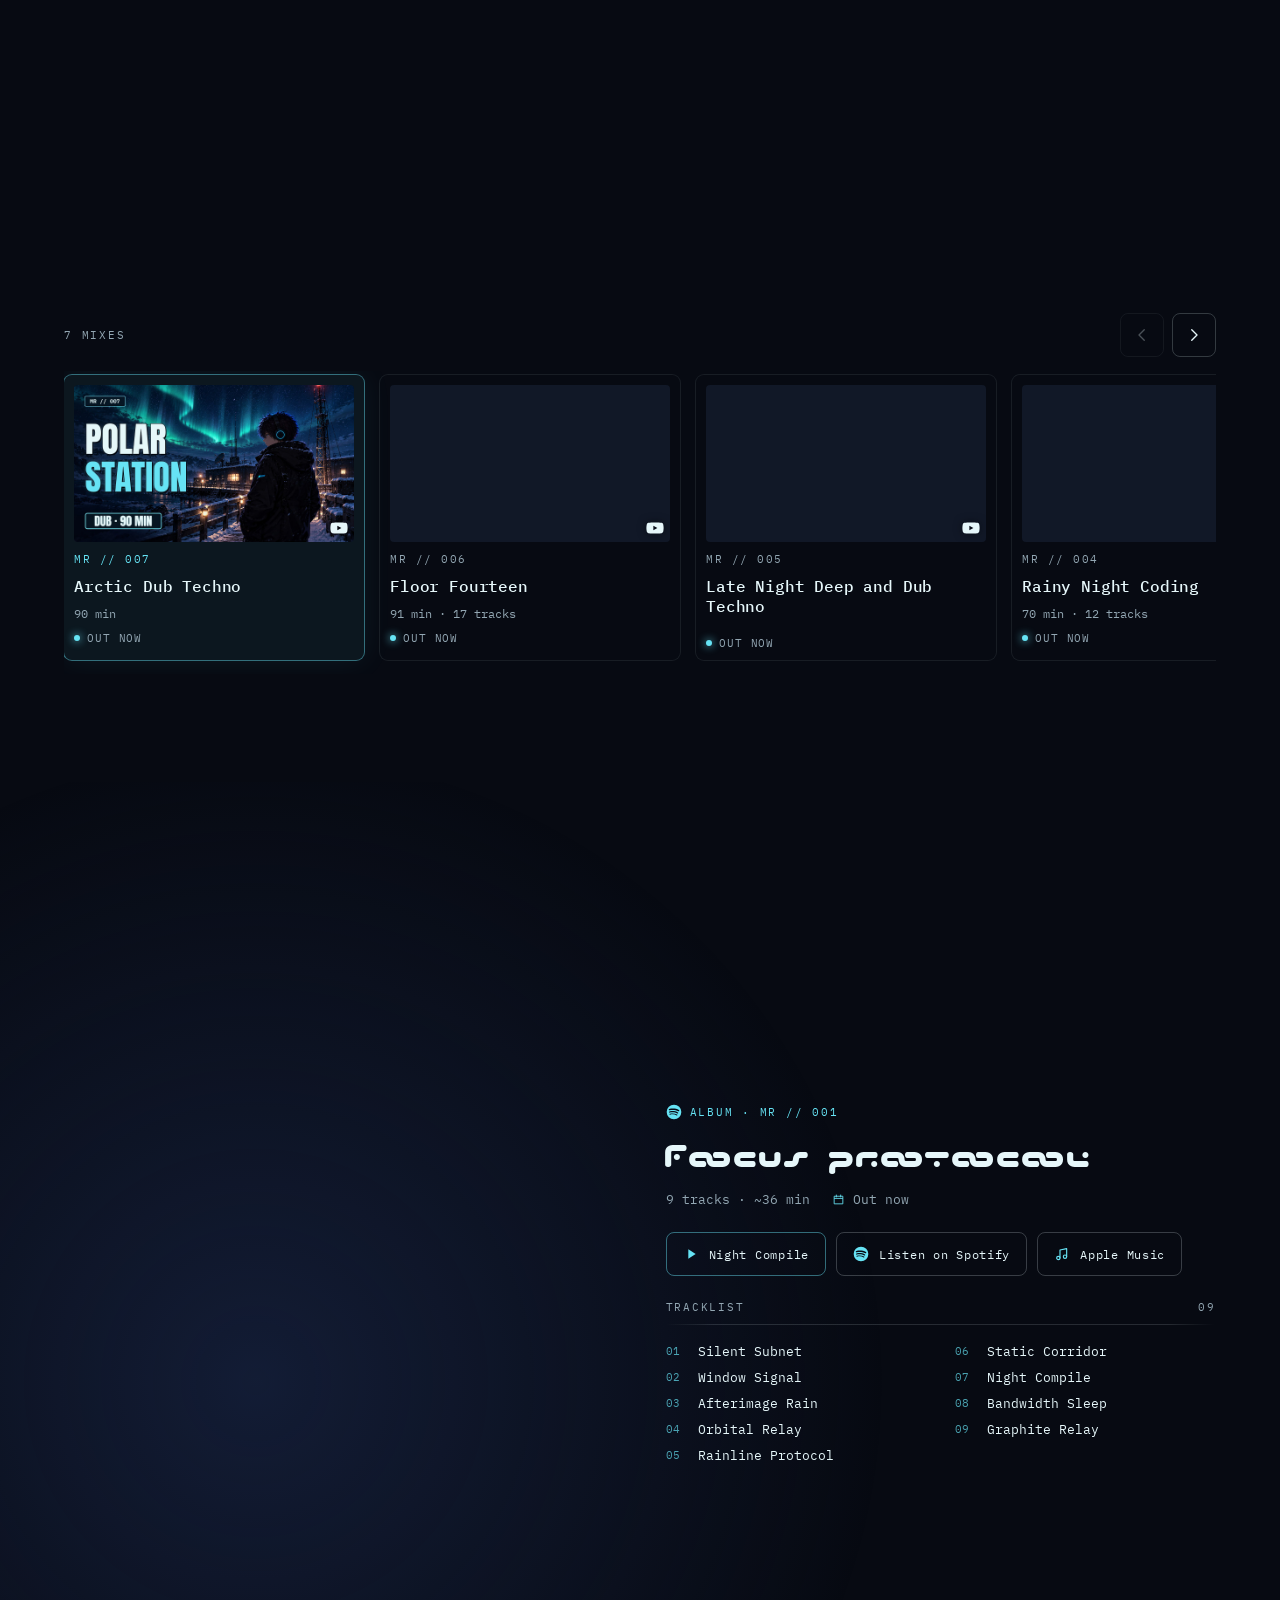
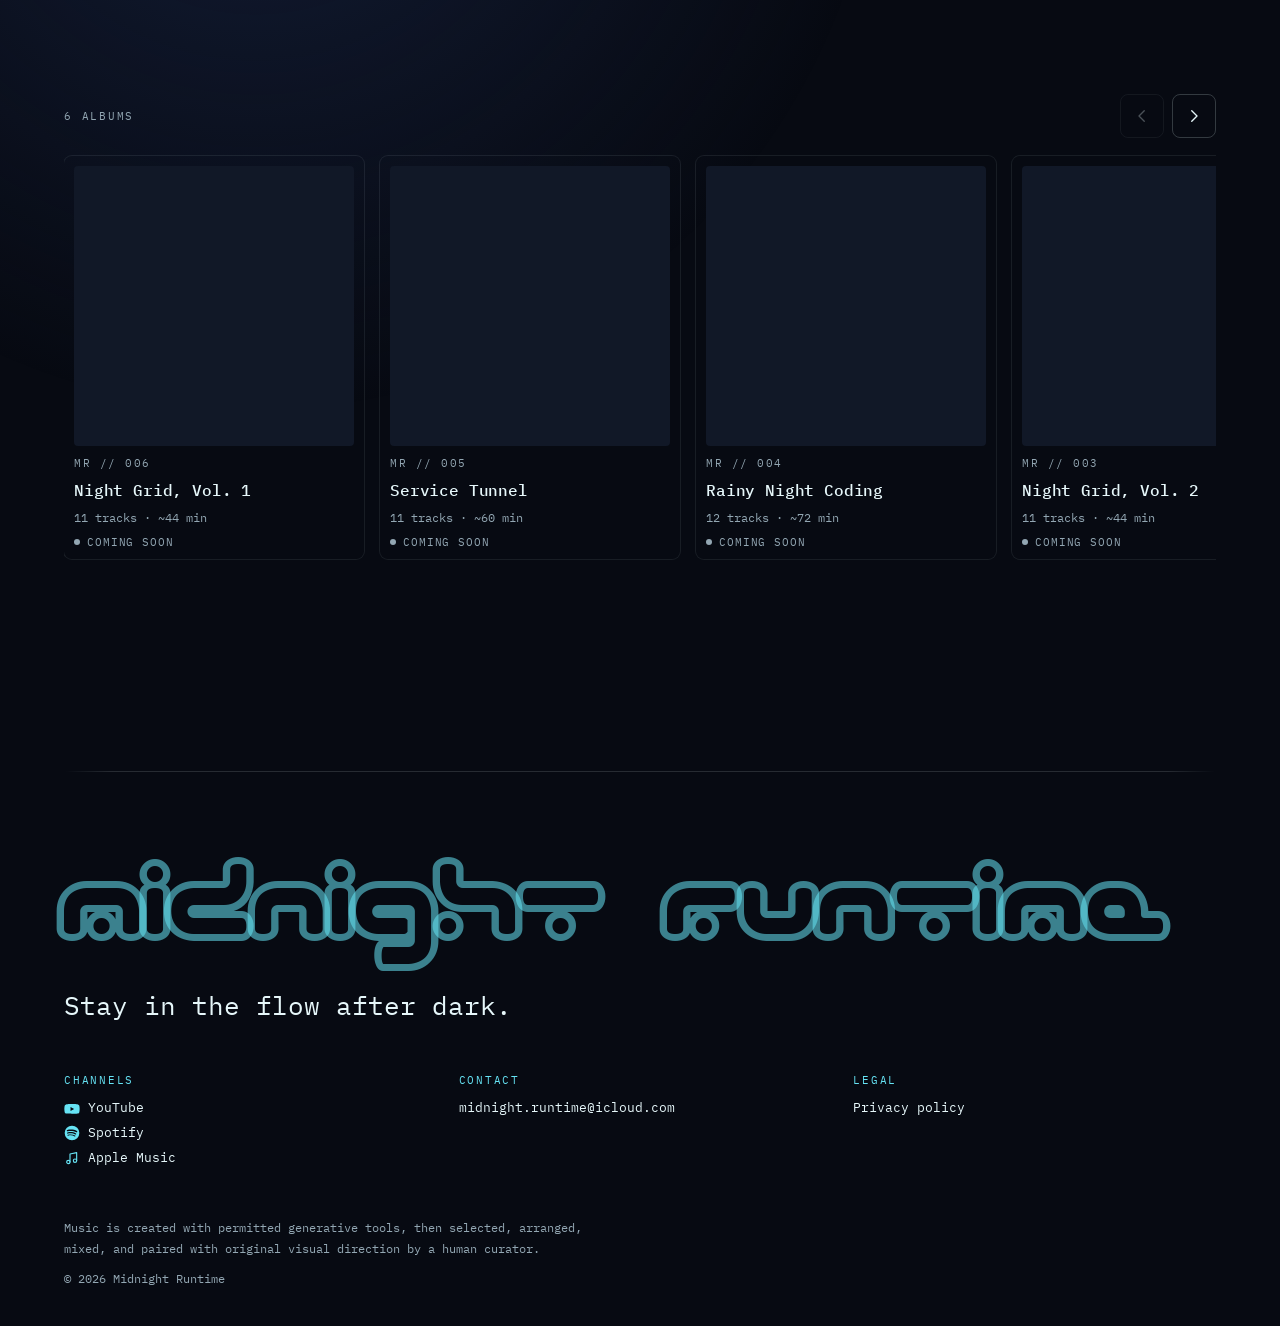
==== commit a8901d46: "Meta + hero fallback: deep, dub & dark electronic; bump asset version Updated the description meta t" ====
--- a/index.html
+++ b/index.html
@@ -4,7 +4,7 @@
 <meta charset="utf-8">
 <meta name="viewport" content="width=device-width, initial-scale=1">
 <title>Midnight Runtime — Stay in the flow after dark</title>
-<meta name="description" content="Steady night music — dub techno and dark electronic soundscapes for work, focus, reading and quiet hours. Long mixes on YouTube, albums on Spotify.">
+<meta name="description" content="Steady night music — deep, dub and dark electronic soundscapes for work, focus, reading and quiet hours. Long mixes on YouTube, albums on Spotify.">
 <meta name="theme-color" content="#070A12">
 <meta http-equiv="Content-Security-Policy" content="default-src 'self'; script-src 'self'; style-src 'self'; img-src 'self' data:; media-src 'self'; font-src 'self'; connect-src 'self'; frame-src https://www.youtube-nocookie.com; object-src 'none'; base-uri 'self'; form-action 'none'; upgrade-insecure-requests">
 <meta name="referrer" content="strict-origin-when-cross-origin">
@@ -25,8 +25,8 @@
 <link rel="apple-touch-icon" href="assets/icons/icon-180.png">
 <link rel="manifest" href="manifest.webmanifest">
 <link rel="preload" href="assets/fonts/Hybrid_b.woff2" as="font" type="font/woff2" crossorigin>
-<link rel="stylesheet" href="assets/styles.css?v=20261005b">
-<script src="assets/app.js?v=20261005b" defer></script>
+<link rel="stylesheet" href="assets/styles.css?v=20261005c">
+<script src="assets/app.js?v=20261005c" defer></script>
 </head>
 <body>
 <svg class="sr" width="0" height="0" aria-hidden="true">
@@ -69,7 +69,7 @@
     <div class="kicker"><span class="sq"></span><span data-i18n="heroKicker">MR // Steady night music</span></div>
     <h1 aria-label="Midnight Runtime"><span id="tA" aria-hidden="true">MIDNIGHT</span><span id="tB" class="b" aria-hidden="true">RUNTIME</span></h1>
     <div class="term" id="term" aria-hidden="true"></div>
-    <p class="lead"><span data-i18n="heroLead">Steady night music that keeps the room still — so you can work, think, read, or simply breathe.</span> <span class="mu" data-i18n="heroBody">Dub techno and dark electronic soundscapes with steady energy—no vocals, no drops. Enter The Night Grid; Miru is already there.</span></p>
+    <p class="lead"><span data-i18n="heroLead">Steady night music that keeps the room still — so you can work, think, read, or simply breathe.</span> <span class="mu" data-i18n="heroBody">Deep, dub and dark electronic soundscapes with steady energy—no vocals, no drops. Enter The Night Grid; Miru is already there.</span></p>
     <div class="ctas">
       <a class="btn pri" href="https://www.youtube.com/@Midnight.Runtime" target="_blank" rel="noopener"><svg class="ico"><use href="#i-yt"/></svg><span data-i18n="ctaYt">Watch on YouTube</span></a> <a class="btn live" href="https://www.youtube.com/@Midnight.Runtime/live" target="_blank" rel="noopener"><span class="live-dot" aria-hidden="true"></span><span data-i18n="ctaLive">Live radio 24/7</span></a>
       <a class="btn" href="#albums" data-sp><svg class="ico"><use href="#i-sp"/></svg>Spotify</a>
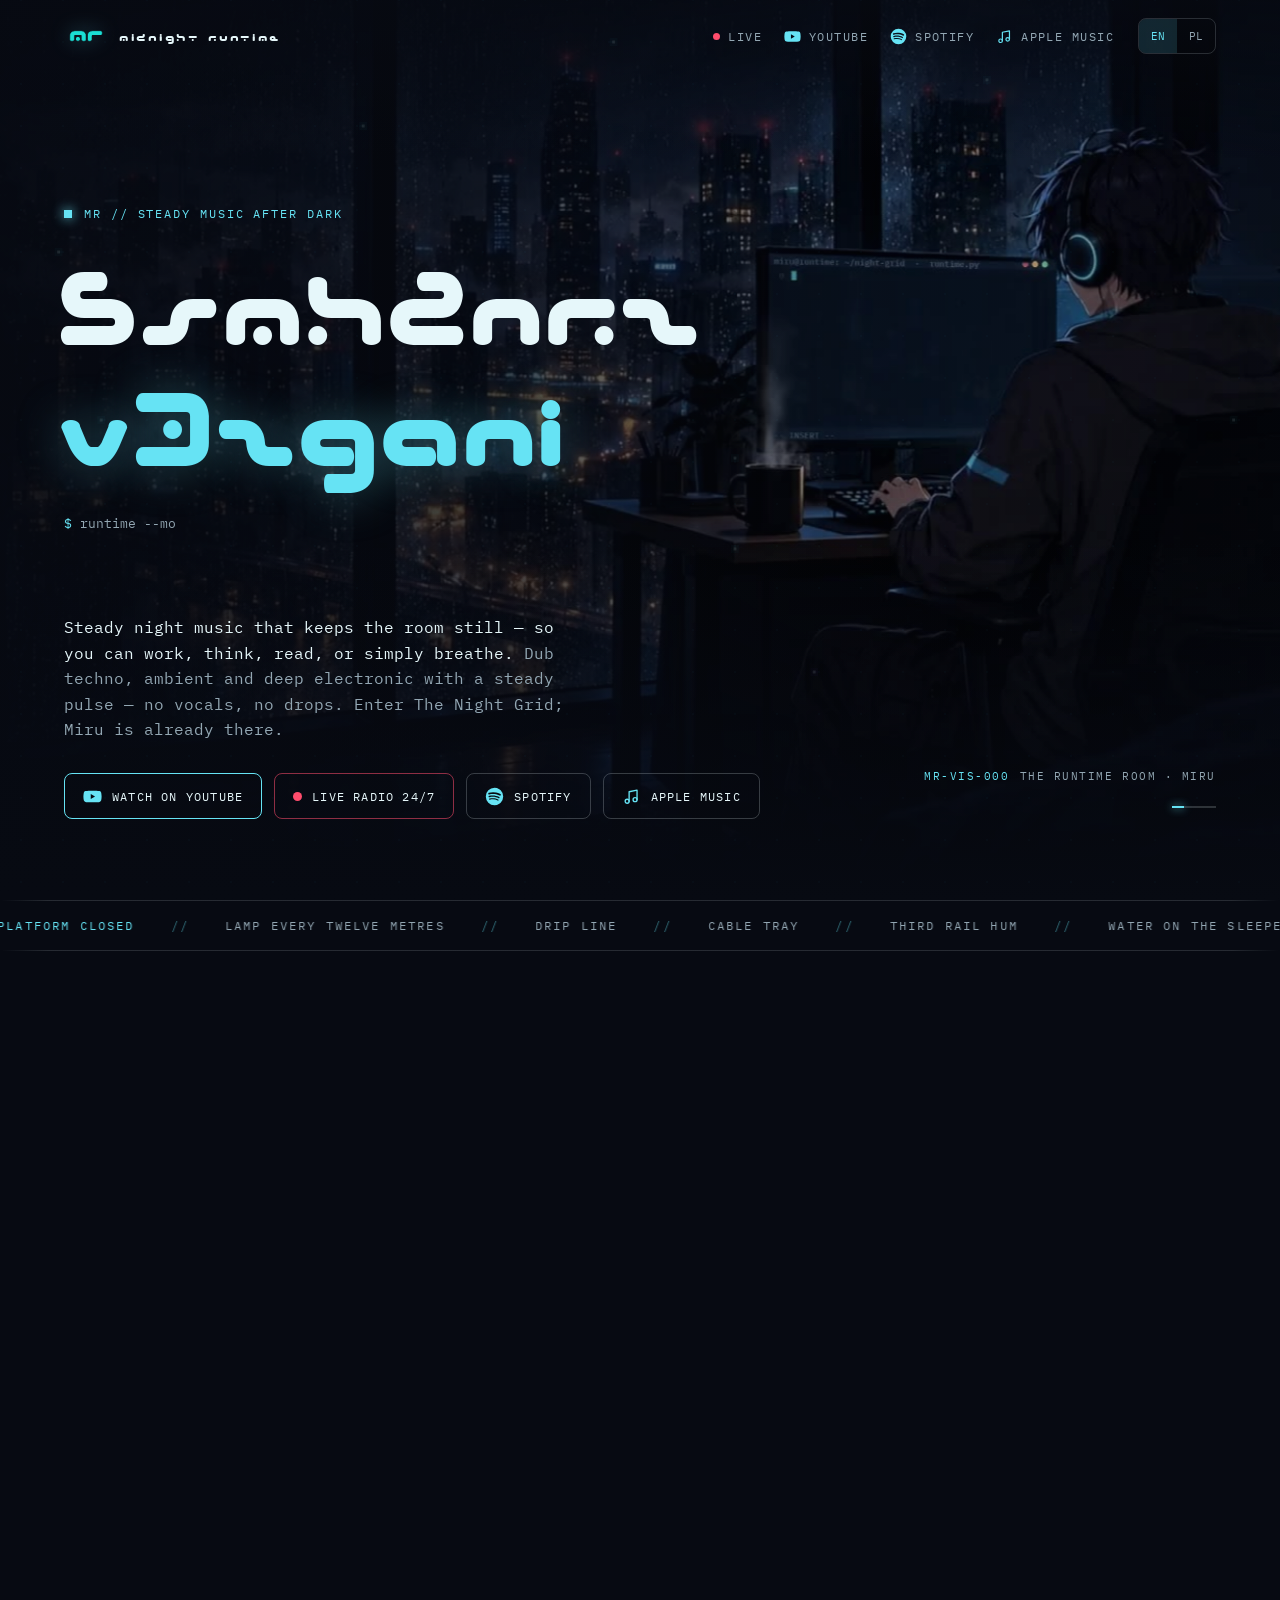
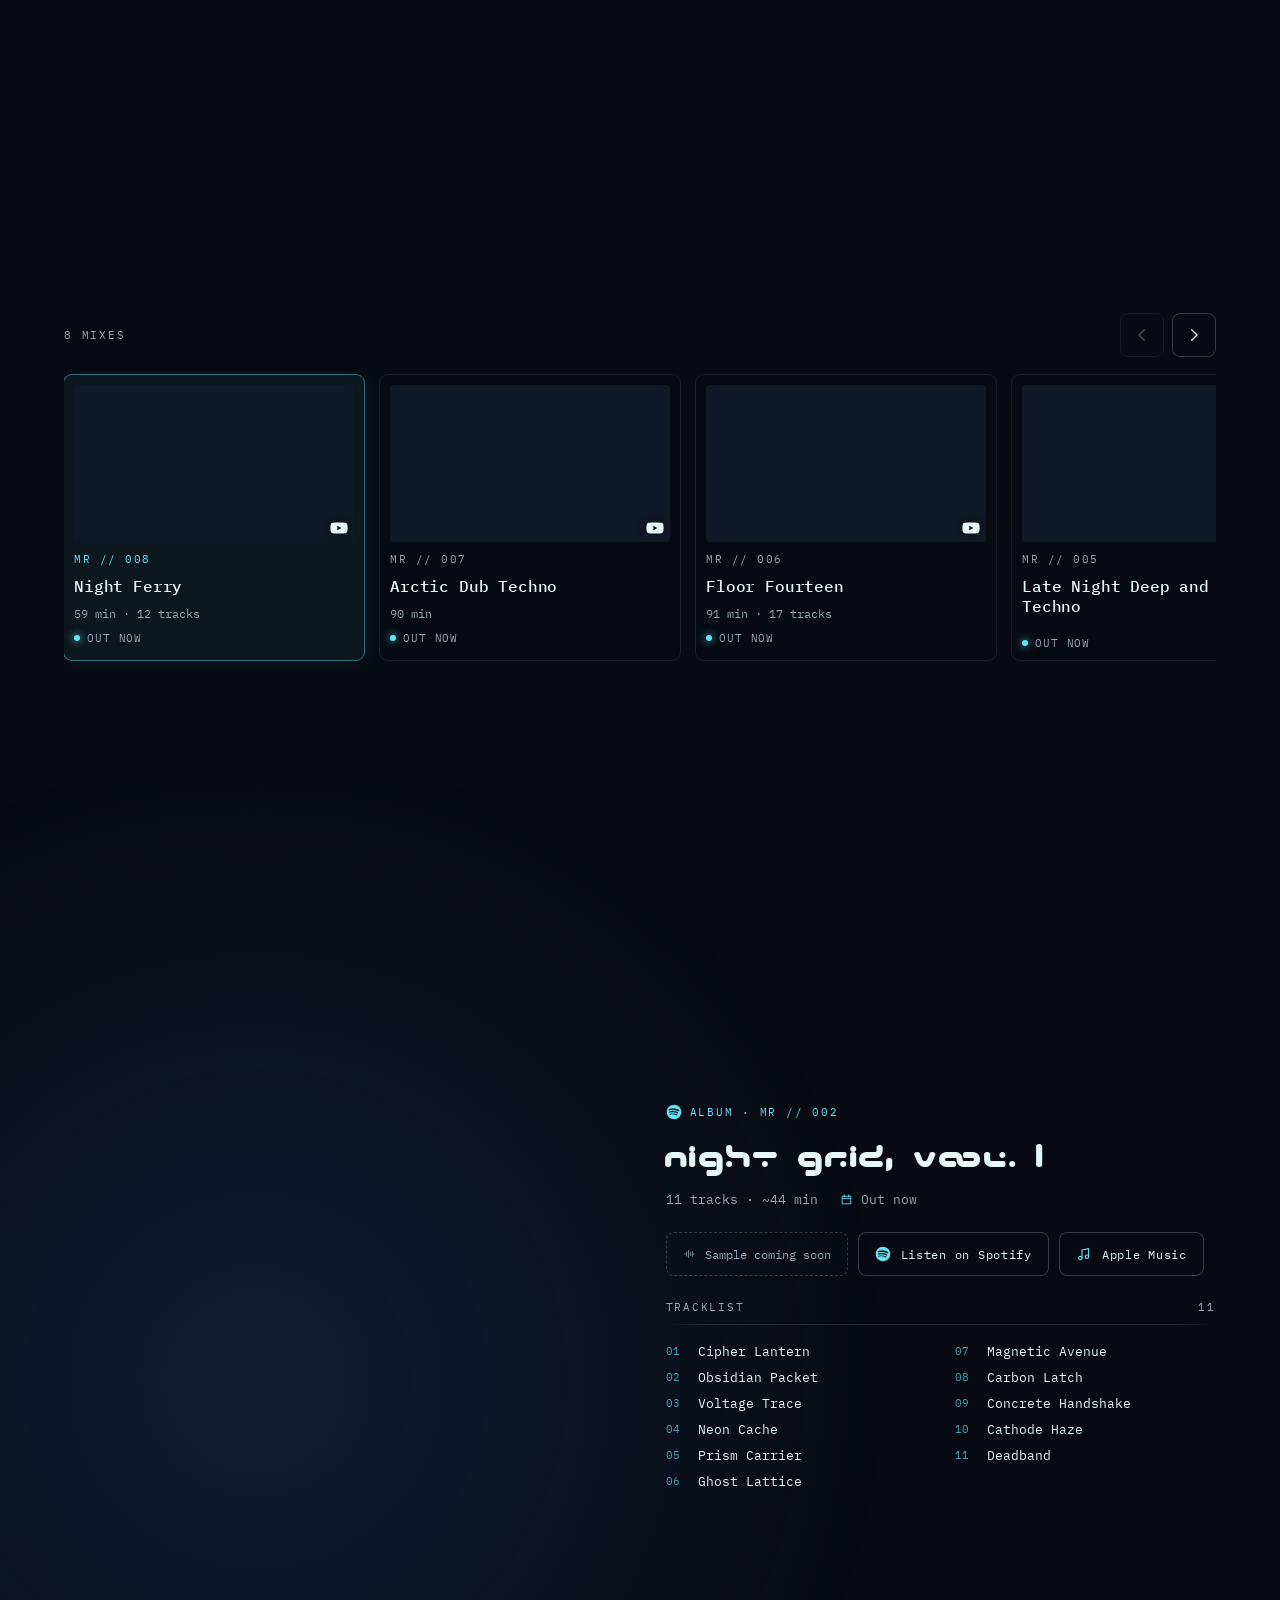
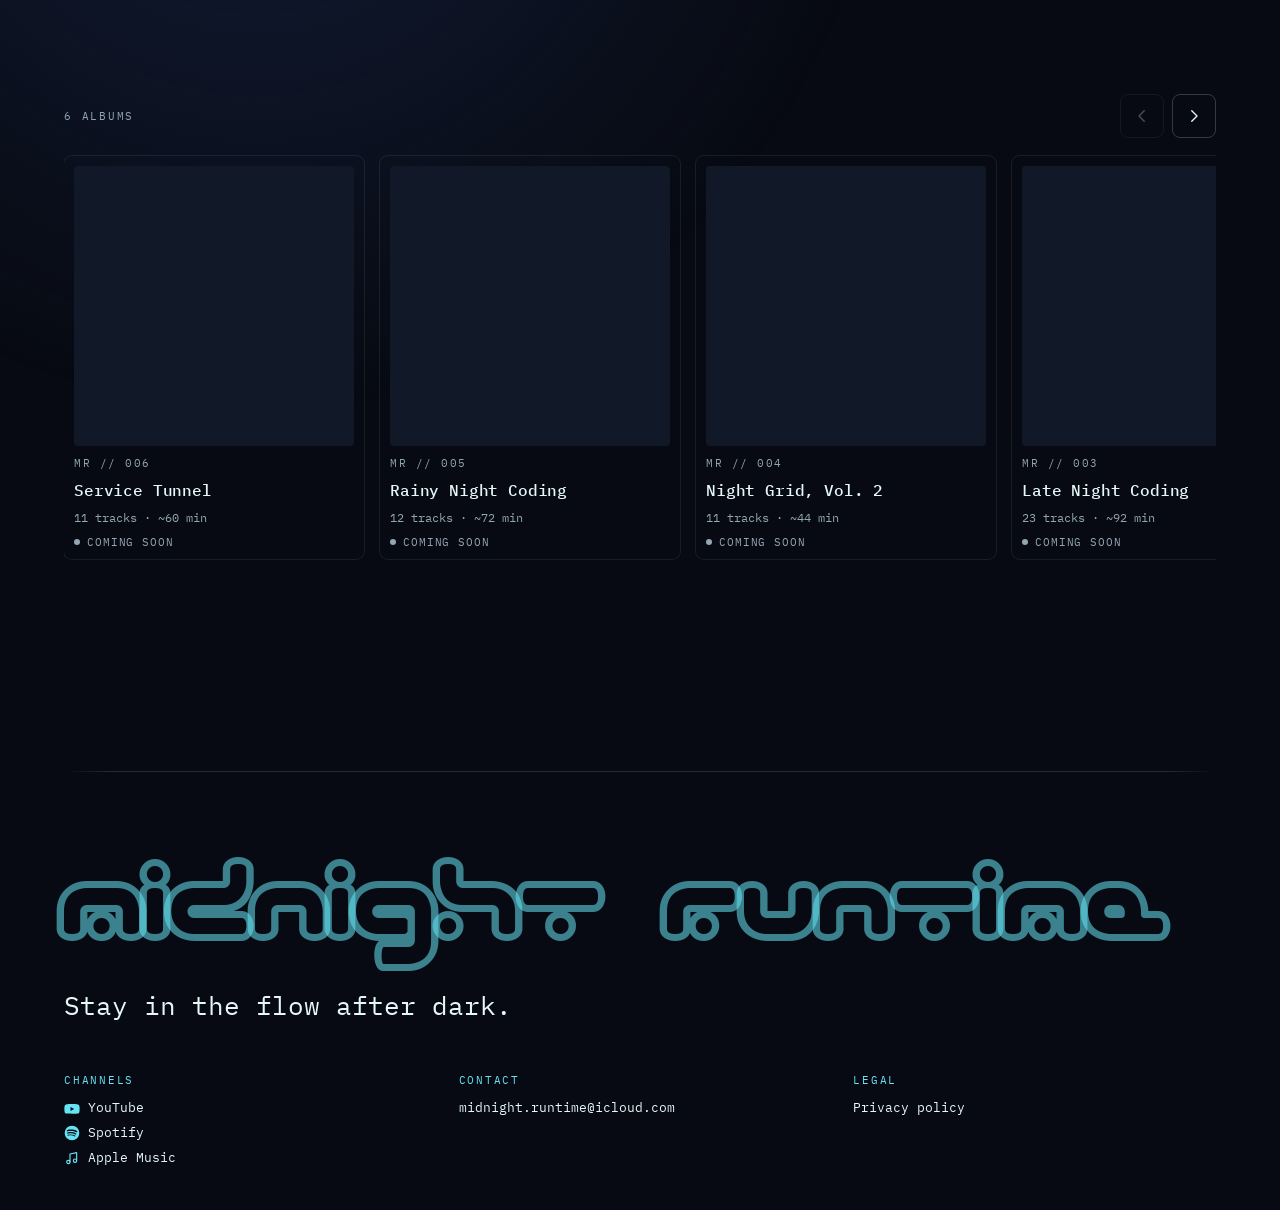
==== commit ebc3a100: "Site copy: meta + hero + how it's made, bump asset version Updated the description meta tag and modi" ====
--- a/index.html
+++ b/index.html
@@ -4,7 +4,7 @@
 <meta charset="utf-8">
 <meta name="viewport" content="width=device-width, initial-scale=1">
 <title>Midnight Runtime — Stay in the flow after dark</title>
-<meta name="description" content="Steady night music — deep, dub and dark electronic soundscapes for work, focus, reading and quiet hours. Long mixes on YouTube, albums on Spotify.">
+<meta name="description" content="Steady music after dark — dub techno, ambient and deep electronic for work, focus, reading and quiet hours. Long mixes on YouTube, albums on Spotify.">
 <meta name="theme-color" content="#070A12">
 <meta http-equiv="Content-Security-Policy" content="default-src 'self'; script-src 'self'; style-src 'self'; img-src 'self' data:; media-src 'self'; font-src 'self'; connect-src 'self'; frame-src https://www.youtube-nocookie.com; object-src 'none'; base-uri 'self'; form-action 'none'; upgrade-insecure-requests">
 <meta name="referrer" content="strict-origin-when-cross-origin">
@@ -25,8 +25,8 @@
 <link rel="apple-touch-icon" href="assets/icons/icon-180.png">
 <link rel="manifest" href="manifest.webmanifest">
 <link rel="preload" href="assets/fonts/Hybrid_b.woff2" as="font" type="font/woff2" crossorigin>
-<link rel="stylesheet" href="assets/styles.css?v=20261005c">
-<script src="assets/app.js?v=20261005c" defer></script>
+<link rel="stylesheet" href="assets/styles.css?v=20261012a">
+<script src="assets/app.js?v=20261012a" defer></script>
 </head>
 <body>
 <svg class="sr" width="0" height="0" aria-hidden="true">
@@ -66,10 +66,10 @@
   <div class="hero-media" id="heroMedia"></div>
   <div class="shade-x"></div><div class="shade-b"></div><div class="shade-t"></div>
   <div class="hero-content" id="heroContent">
-    <div class="kicker"><span class="sq"></span><span data-i18n="heroKicker">MR // Steady night music</span></div>
+    <div class="kicker"><span class="sq"></span><span data-i18n="heroKicker">MR // Steady music after dark</span></div>
     <h1 aria-label="Midnight Runtime"><span id="tA" aria-hidden="true">MIDNIGHT</span><span id="tB" class="b" aria-hidden="true">RUNTIME</span></h1>
     <div class="term" id="term" aria-hidden="true"></div>
-    <p class="lead"><span data-i18n="heroLead">Steady night music that keeps the room still — so you can work, think, read, or simply breathe.</span> <span class="mu" data-i18n="heroBody">Deep, dub and dark electronic soundscapes with steady energy—no vocals, no drops. Enter The Night Grid; Miru is already there.</span></p>
+    <p class="lead"><span data-i18n="heroLead">Steady night music that keeps the room still — so you can work, think, read, or simply breathe.</span> <span class="mu" data-i18n="heroBody">Dub techno, ambient and deep electronic with a steady pulse — no vocals, no drops. Enter The Night Grid; Miru is already there.</span></p>
     <div class="ctas">
       <a class="btn pri" href="https://www.youtube.com/@Midnight.Runtime" target="_blank" rel="noopener"><svg class="ico"><use href="#i-yt"/></svg><span data-i18n="ctaYt">Watch on YouTube</span></a> <a class="btn live" href="https://www.youtube.com/@Midnight.Runtime/live" target="_blank" rel="noopener"><span class="live-dot" aria-hidden="true"></span><span data-i18n="ctaLive">Live radio 24/7</span></a>
       <a class="btn" href="#albums" data-sp><svg class="ico"><use href="#i-sp"/></svg>Spotify</a>
@@ -147,7 +147,7 @@
       <a href="privacy.html" data-i18n="privacy">Privacy policy</a>
     </div>
   </div>
-  <p class="fine" data-i18n="disclosure">Music is created with permitted generative tools, then selected, arranged, mixed, and paired with original visual direction by a human curator.</p>
+  <p class="fine" data-i18n="disclosure">How it&#39;s made: MIX 001–008 were made with generative music tools, then hand-picked, sequenced and mastered. From MIX 009 on, new mixes are made in our own studio with no generative music models — every sound comes from real producers, then cut, layered, arranged and mixed.</p>
   <p class="copy">© 2026 Midnight Runtime</p>
 </footer>
 </main>
